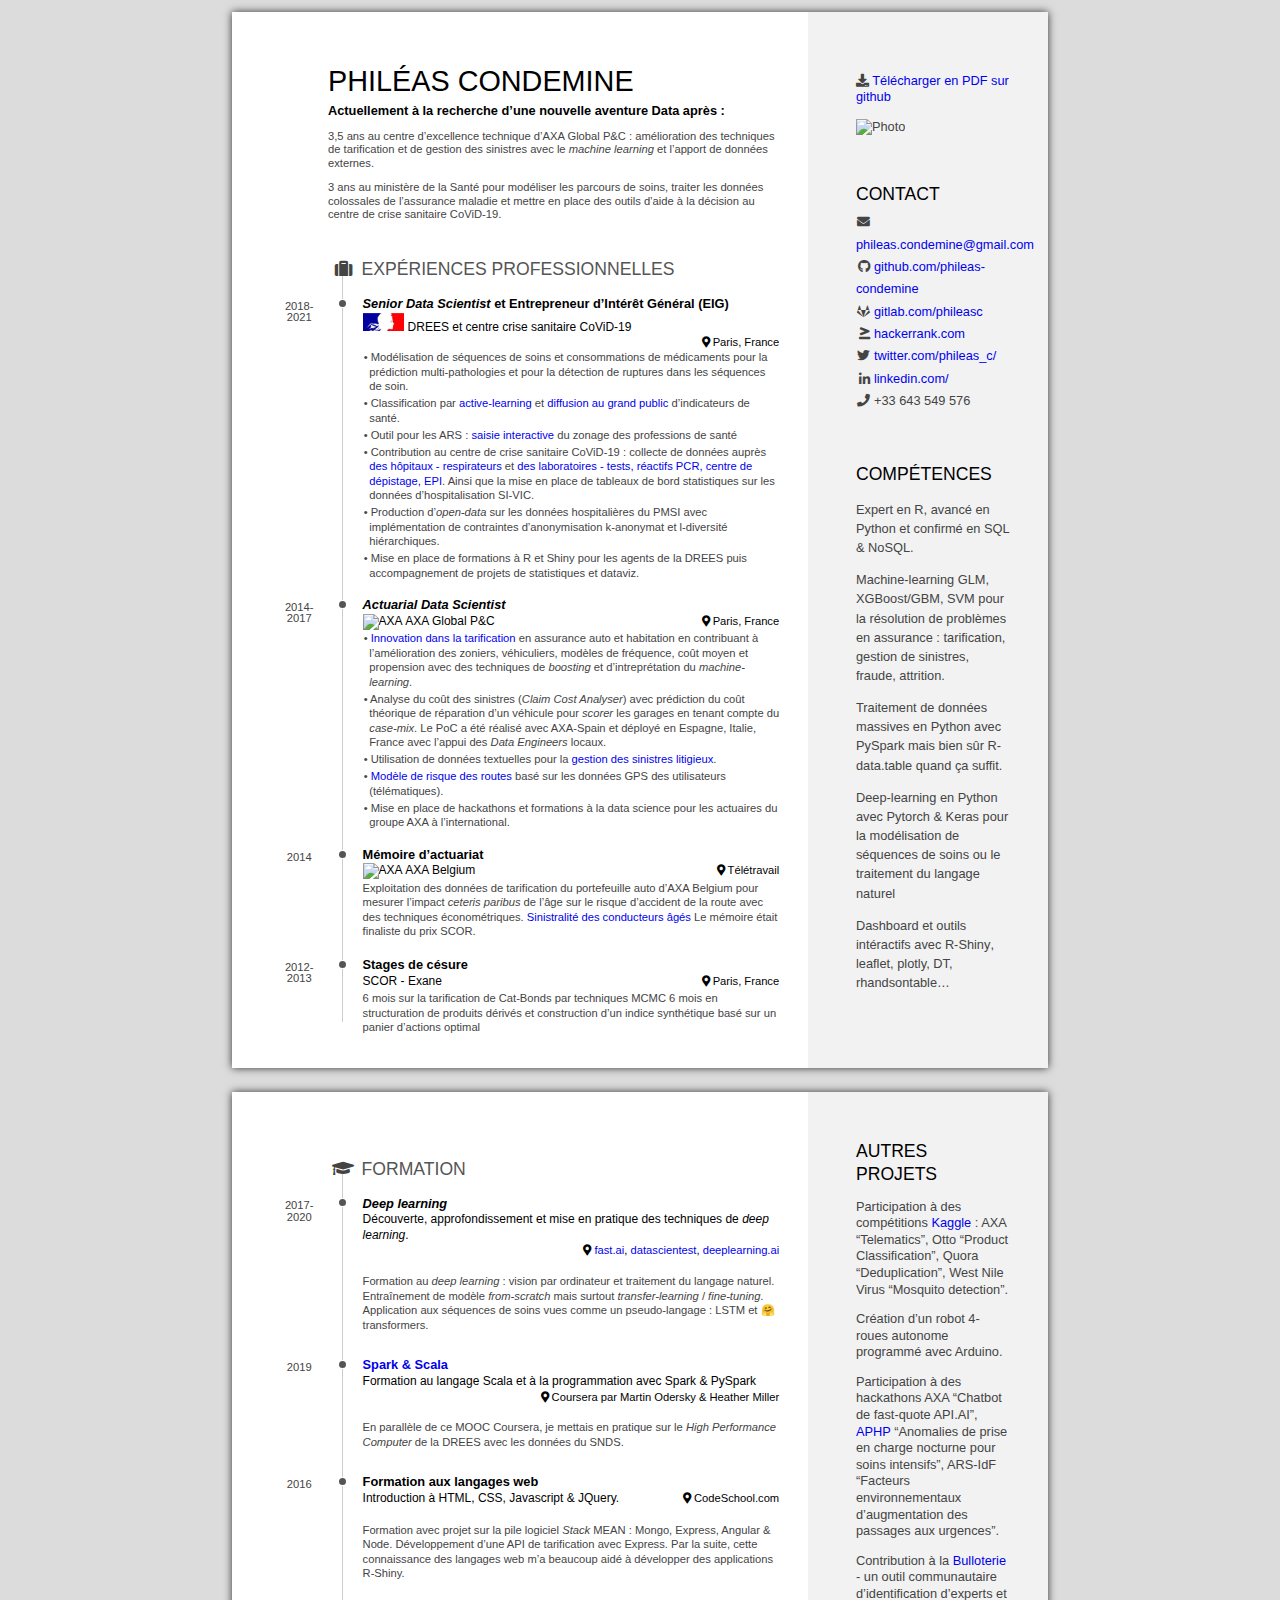
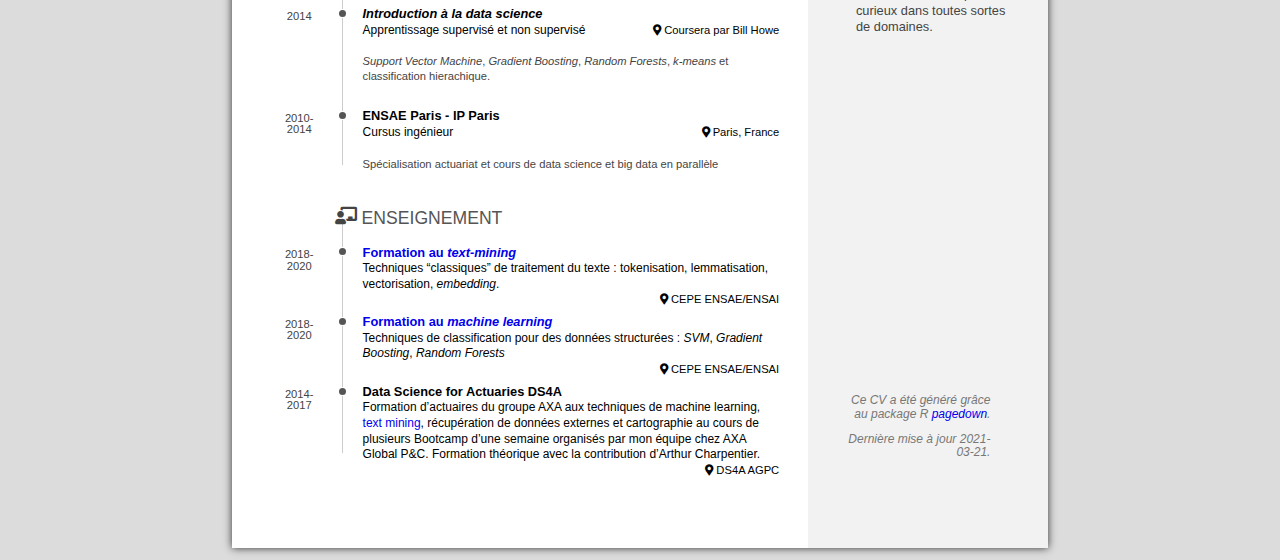
==== docs/docs/index.html @ 2b2904d9 "start from cv_FR" ====
<!DOCTYPE html>
<html xmlns="http://www.w3.org/1999/xhtml">
  <head>
    <meta charset="utf-8" />
    <meta http-equiv="Content-Type" content="text/html; charset=utf-8" />
    <meta name="generator" content="pandoc" />
    <meta name="viewport" content="width=device-width, initial-scale=1">

    <meta name="author" content="Phileas Condemine" />
    <meta name="date" content="2021-03-21" />
    <title>Philéas CONDEMINE</title>

    
        <script src="site_libs/header-attrs-2.6/header-attrs.js"></script>
        <link href="site_libs/font-awesome-5.1.0/css/all.css" rel="stylesheet" />
        <link href="site_libs/font-awesome-5.1.0/css/v4-shims.css" rel="stylesheet" />
        <link href="site_libs/paged-0.13/css/resume.css" rel="stylesheet" />
        <script src="site_libs/paged-0.13/js/config.js"></script>
        <script src="site_libs/paged-0.13/js/paged.js"></script>
        <script src="site_libs/paged-0.13/js/hooks.js"></script>
    
        <link rel="stylesheet" href="override.css" type="text/css" />
    
  </head>
  <body>

<div id="aside" class="section level1">
<h1>Aside</h1>
<p><i class="fa fa-download"></i> <a href="https://github.com/phileas-condemine/CV_FR_pagedown/raw/master/index.pdf">Télécharger en PDF sur github</a></p>
<p><img src="https://avatars.githubusercontent.com/u/24205662?s=460&amp;u=656ddfd4c840d9eb34e4aeb83baa24d0e0ba599f&amp;v=4" style="width:80.0%" alt="Photo" /></p>
<div id="contact" class="section level2">
<h2>Contact</h2>
<ul>
<li><i class="fa fa-envelope"></i> <a href="mailto:phileas.condemine@gmail.com" class="email">phileas.condemine@gmail.com</a></li>
<li><i class="fa fa-github"></i> <a href="https://github.com/phileas-condemine/">github.com/phileas-condemine</a></li>
<li><i class="fa fa-gitlab"></i> <a href="https://gitlab.com/phileasc">gitlab.com/phileasc</a></li>
<li><i class="fas fa-greater-than-equal"></i> <a href="https://www.hackerrank.com/phileas_condemi1">hackerrank.com</a></li>
<li><i class="fa fa-twitter"></i> <a href="https://twitter.com/phileas_c/">twitter.com/phileas_c/</a></li>
<li><i class="fa fa-linkedin"></i> <a href="https://www.linkedin.com/in/phil%C3%A9as-condemine-6a46025a/">linkedin.com/</a></li>
<li><i class="fa fa-phone"></i> +33 643 549 576</li>
</ul>
</div>
<div id="skills" class="section level2">
<h2>Compétences</h2>
<ul>
<li><p><strong>Expert en R</strong>, <strong>avancé en Python</strong> et <strong>confirmé en SQL &amp; NoSQL</strong>.</p></li>
<li><p>Machine-learning <strong>GLM, XGBoost/GBM, SVM</strong> pour la résolution de problèmes en assurance : tarification, gestion de sinistres, fraude, attrition.</p></li>
<li><p>Traitement de données massives en Python avec <strong>PySpark</strong> mais bien sûr <strong>R-data.table</strong> quand ça suffit.</p></li>
<li><p>Deep-learning en <strong>Python</strong> avec <strong>Pytorch &amp; Keras</strong> pour la modélisation de séquences de soins ou le traitement du langage naturel</p></li>
<li><p>Dashboard et outils intéractifs avec <strong>R-Shiny</strong>, leaflet, plotly, DT, rhandsontable…</p></li>
</ul>
</div>
</div>
<div id="main" class="section level1">
<h1>Main</h1>
<div id="title" class="section level2">
<h2>Philéas CONDEMINE</h2>
<div id="actuellement-à-la-recherche-dune-nouvelle-aventure-data-après" class="section level3">
<h3>Actuellement à la recherche d’une nouvelle aventure Data après :</h3>
<p>3,5 ans au centre d’excellence technique d’AXA Global P&amp;C : amélioration des techniques de <strong>tarification</strong> et de <strong>gestion des sinistres</strong> avec le <em>machine learning</em> et l’apport de données externes.</p>
<p>3 ans au ministère de la Santé pour modéliser les <strong>parcours de soins</strong>, traiter les données colossales de l’assurance maladie et mettre en place des outils d’aide à la décision au <strong>centre de crise sanitaire CoViD-19</strong>.</p>
</div>
</div>
<div id="expériences-professionnelles" class="section level2" data-icon="suitcase">
<h2>Expériences professionnelles</h2>
<div id="senior-data-scientist-et-entrepreneur-dintérêt-général-eig" class="section level3">
<h3><em>Senior Data Scientist</em> et Entrepreneur d’Intérêt Général (EIG)</h3>
<p><img src="img/marianne.jpg" style="width:10.0%" alt="Ministère de la Santé" /> DREES et centre crise sanitaire CoViD-19</p>
<p>Paris, France</p>
<p>2018-2021</p>
<ul>
<li><strong>Modélisation de séquences de soins</strong> et consommations de médicaments pour la prédiction multi-pathologies et pour la détection de ruptures dans les séquences de soin.</li>
<li>Classification par <a href="https://github.com/phileas-condemine/tuto_tagging_indicateurs"><strong>active-learning</strong></a> et <a href="https://drees.shinyapps.io/Cartographie_des_indicateurs"><strong>diffusion au grand public</strong></a> d’indicateurs de santé.</li>
<li>Outil pour les ARS : <a href="https://phileas-condemine.github.io/Zonage_ARS/"><strong>saisie interactive</strong></a> du zonage des professions de santé</li>
<li>Contribution au <strong>centre de crise sanitaire CoViD-19</strong> : collecte de données auprès <a href="https://respirateurs.fabrique.social.gouv.fr/">des hôpitaux - respirateurs</a> et <a href="https://laboratoires.fabrique.social.gouv.fr/">des laboratoires - tests, réactifs PCR, centre de dépistage, EPI</a>. Ainsi que la mise en place de tableaux de bord statistiques sur les données d’hospitalisation SI-VIC.</li>
<li>Production d’<em>open-data</em> sur les données hospitalières du PMSI avec implémentation de contraintes d’<strong>anonymisation</strong> k-anonymat et l-diversité hiérarchiques.</li>
<li>Mise en place de <strong>formations</strong> à <strong>R et Shiny</strong> pour les agents de la DREES puis accompagnement de projets de statistiques et dataviz.</li>
</ul>
</div>
<div id="actuarial-data-scientist" class="section level3">
<h3><em>Actuarial Data Scientist</em></h3>
<p><img src="https://www.axa.fr/content/dam/logo/logo-axa.svg" style="width:10.0%" alt="AXA" /> AXA Global P&amp;C</p>
<p>Paris, France</p>
<p>2014-2017</p>
<ul>
<li><a href="https://docs.google.com/presentation/d/1ObT00LWOOOI2PYufPMII10ciJOTKReESgegVQ-F4yno/edit?usp=sharing"><strong>Innovation dans la tarification</strong></a> en assurance auto et habitation en contribuant à l’amélioration des zoniers, véhiculiers, modèles de fréquence, coût moyen et propension avec des techniques de <em>boosting</em> et d’intreprétation du <em>machine-learning</em>.</li>
<li>Analyse du <strong>coût des sinistres</strong> (<em>Claim Cost Analyser</em>) avec prédiction du coût théorique de réparation d’un véhicule pour <em>scorer</em> les garages en tenant compte du <em>case-mix</em>. Le PoC a été réalisé avec AXA-Spain et déployé en Espagne, Italie, France avec l’appui des <em>Data Engineers</em> locaux.</li>
<li>Utilisation de données textuelles pour la <a href="https://github.com/phileas-condemine/bodily_injury_atp">gestion des sinistres litigieux</a>.</li>
<li><a href="http://www.ressources-actuarielles.net/C12574E200674F5B/0/AC55A21EEC4304E6C1257FB9001CA631">Modèle de risque des routes</a> basé sur les données GPS des utilisateurs (télématiques).</li>
<li>Mise en place de hackathons et formations à la data science pour les actuaires du groupe AXA à l’international.</li>
</ul>
</div>
<div id="mémoire-dactuariat" class="section level3">
<h3>Mémoire d’actuariat</h3>
<p><img src="https://www.axa.fr/content/dam/logo/logo-axa.svg" style="width:10.0%" alt="AXA" /> AXA Belgium</p>
<p>Télétravail</p>
<p>2014</p>
<p>Exploitation des données de tarification du portefeuille auto d’AXA Belgium pour mesurer l’impact <em>ceteris paribus</em> de l’âge sur le risque d’accident de la route avec des techniques économétriques.
<a href="http://www.ressources-actuarielles.net/C12574E200674F5B/0/A7CCC7ACB732ADB3C1257D8900418A17">Sinistralité des conducteurs âgés</a>
Le mémoire était finaliste du prix SCOR.</p>
</div>
<div id="stages-de-césure" class="section level3">
<h3>Stages de césure</h3>
<p>SCOR - Exane</p>
<p>Paris, France</p>
<p>2012-2013</p>
<p>6 mois sur la tarification de Cat-Bonds par techniques MCMC
6 mois en structuration de produits dérivés et construction d’un indice synthétique basé sur un panier d’actions optimal</p>
</div>
</div>
<div id="formation" class="section level2" data-icon="graduation-cap" data-concise="true">
<h2>Formation</h2>
<div id="deep-learning" class="section level3">
<h3><em>Deep learning</em></h3>
<p>Découverte, approfondissement et mise en pratique des techniques de <em>deep learning</em>.</p>
<p><a href="https://www.fast.ai/">fast.ai</a>, <a href="https://datascientest.com/">datascientest</a>, <a href="https://www.coursera.org/specializations/deep-learning">deeplearning.ai</a></p>
<p>2017-2020</p>
<p>Formation au <em>deep learning</em> : vision par ordinateur et traitement du langage naturel. Entraînement de modèle <em>from-scratch</em> mais surtout <em>transfer-learning</em> / <em>fine-tuning</em>. Application aux séquences de soins vues comme un pseudo-langage : LSTM et 🤗 transformers.</p>
</div>
<div id="spark-scala" class="section level3">
<h3><a href="https://fr.coursera.org/specializations/scala">Spark &amp; Scala</a></h3>
<p>Formation au langage Scala et à la programmation avec Spark &amp; PySpark</p>
<p>Coursera par Martin Odersky &amp; Heather Miller</p>
<p>2019</p>
<p>En parallèle de ce MOOC Coursera, je mettais en pratique sur le <em>High Performance Computer</em> de la DREES avec les données du SNDS.</p>
</div>
<div id="formation-aux-langages-web" class="section level3">
<h3>Formation aux langages web</h3>
<p>Introduction à HTML, CSS, Javascript &amp; JQuery.</p>
<p>CodeSchool.com</p>
<p>2016</p>
<p>Formation avec projet sur la pile logiciel <em>Stack</em> MEAN : Mongo, Express, Angular &amp; Node. Développement d’une API de tarification avec Express.
Par la suite, cette connaissance des langages web m’a beaucoup aidé à développer des applications R-Shiny.</p>
</div>
<div id="introduction-à-la-data-science" class="section level3">
<h3><em>Introduction à la data science</em></h3>
<p>Apprentissage supervisé et non supervisé</p>
<p>Coursera par Bill Howe</p>
<p>2014</p>
<p><em>Support Vector Machine</em>, <em>Gradient Boosting</em>, <em>Random Forests</em>, <em>k-means</em> et classification hierachique.</p>
</div>
<div id="ensae-paris---ip-paris" class="section level3">
<h3>ENSAE Paris - IP Paris</h3>
<p>Cursus ingénieur</p>
<p>Paris, France</p>
<p>2010-2014</p>
<p>Spécialisation actuariat et cours de <strong>data science</strong> et <strong>big data</strong> en parallèle</p>
</div>
</div>
<div id="enseignement" class="section level2" data-icon="chalkboard-teacher">
<h2>Enseignement</h2>
<div id="formation-au-text-mining" class="section level3">
<h3><a href="https://docs.google.com/presentation/d/1tXlSRL-lZW5L10xbssmzunB-EXl7tTaw9iy3RSscL-o/edit?usp=sharing">Formation au <em>text-mining</em></a></h3>
<p>Techniques “classiques” de traitement du texte : tokenisation, lemmatisation, vectorisation, <em>embedding</em>.</p>
<p>CEPE ENSAE/ENSAI</p>
<p>2018-2020</p>
</div>
<div id="formation-au-machine-learning" class="section level3">
<h3><a href="https://docs.google.com/presentation/d/11TAeSxZisurpEHFow9vyJxRz_QfZlE6UQKE5dIfu5QM/edit?usp=sharing">Formation au <em>machine learning</em></a></h3>
<p>Techniques de classification pour des données structurées : <em>SVM</em>, <em>Gradient Boosting</em>, <em>Random Forests</em></p>
<p>CEPE ENSAE/ENSAI</p>
<p>2018-2020</p>
</div>
<div id="data-science-for-actuaries-ds4a" class="section level3">
<h3>Data Science for Actuaries DS4A</h3>
<p>Formation d’actuaires du groupe AXA aux techniques de machine learning, <a href="https://github.com/phileas-condemine/text-mining">text mining</a>, récupération de données externes et cartographie au cours de plusieurs Bootcamp d’une semaine organisés par mon équipe chez AXA Global P&amp;C. Formation théorique avec la contribution d’Arthur Charpentier.</p>
<p>DS4A AGPC</p>
<p>2014-2017</p>
</div>
</div>
<div id="disclaimer" class="section level2 aside">
<h2>A propos de ce CV</h2>
<p>Ce CV a été généré grâce au package R <a href="https://github.com/rstudio/pagedown"><strong>pagedown</strong></a>.</p>
<p>Dernière mise à jour 2021-03-21.</p>
</div>
</div>
<div id="bside" class="section level1 aside extra-sidebar">
<h1>Bside</h1>
<div id="autres-projets" class="section level2">
<h2>Autres projets</h2>
<p>Participation à des compétitions <a href="https://www.kaggle.com/arifelk">Kaggle</a> : AXA “Telematics”, Otto “Product Classification”, Quora “Deduplication”, West Nile Virus “Mosquito detection”.</p>
<p>Création d’un robot 4-roues autonome programmé avec Arduino.</p>
<p>Participation à des hackathons AXA “Chatbot de fast-quote API.AI”, <a href="https://www.aphp.fr/contenu/dat-icu-un-datathon-organise-les-20-et-21-janvier-2018-pour-rapprocher-les-reanimateurs-et">APHP</a> “Anomalies de prise en charge nocturne pour soins intensifs”, ARS-IdF “Facteurs environnementaux d’augmentation des passages aux urgences”.</p>
<p>Contribution à la <a href="https://github.com/phileas-condemine/bulloterie">Bulloterie</a> - un outil communautaire d’identification d’experts et curieux dans toutes sortes de domaines.</p>
</div>
</div>

<script>
(function() {
  var i, s, j, el, els;
  var create_el = function(type, className, content, isHTML) {
    var el = document.createElement(type);
    if (className) el.className = className;
    if (content) {
      if (isHTML) {el.innerHTML = content;} else {el.innerText = content;}
    }
    return el;
  }

  // replace h2 title with h1
  var title = document.getElementById('title').querySelector('h2');
  title.parentNode.replaceChild(create_el('h1', false, title.innerHTML, true), title);

  // add the class .aside to #aside
  el = document.getElementById('aside');
  if (el) el.className += ' aside';

  // tweak class names of sections, and add icons
  els = document.getElementById('main').querySelectorAll('.level2');
  for (i = 0; i < els.length; i++) {
    el = els[i];
    if (i === 0 && el.id === 'title') continue;
    el.className += ' main-block';
    if (el.dataset['concise']) el.className += ' concise';
    // if there is no icon, add an icon:
    if (el.firstElementChild.firstChild && el.firstElementChild.firstChild.nodeName !== 'I') {
      s = el.dataset['icon'] || 'bookmark';
      el.firstElementChild.insertBefore(create_el('i', 'fa fa-' + s), el.firstElementChild.firstChild);
    }
  }

  // tweak class names of blocks in sections
  els = document.getElementById('main').querySelectorAll('.level3');
  for (i = 0; i < els.length; i++) {
    el = els[i];
    if (el.parentNode.id === 'title') continue;
    el.className += ' blocks';
    el.innerHTML = '<div class="date"></div>' + '<div class="decorator"></div>' +
      '<div class="details"><header></header><div></div></div>' + el.innerHTML;
    var ps = el.querySelectorAll('p');
    // move the date paragraph to the date div
    if (ps.length >= 3) {
      s = ps[2].innerText;
      s = s === 'N/A' ? [] : s.split(' - ');
      el.removeChild(ps[2]);
      for (j = 0; j < s.length && j < 2; j++) {
        el.children[0].appendChild(create_el('span', false, s[j]))
      }
    }
    // move title, description, location to the details div
    (function(h) {
      h.appendChild(el.children[3]);
      var p = el.children[3];  // description
      if (p.innerText !== 'N/A') {
        h.appendChild(create_el('span', 'place', p.innerHTML, true));
      }
      el.removeChild(p);
      p = el.children[3];  // location
      if (p.innerText !== 'N/A') {
        s = create_el('span', 'location', p.innerHTML, true);
        s.innerHTML = '<i class="fa fa-map-marker-alt"></i> ' + s.innerHTML;
        h.appendChild(s);
      }
      el.removeChild(p);
    })(el.children[2].firstElementChild);
    // move the rest of content in a block into the last div of the details div
    s = el.children[2];
    while (j = s.nextSibling) {
      if (j.className === 'aside') { s = j; continue; }
      el.children[2].lastElementChild.append(j);
    }
  }
})();
</script>


  </body>
</html>
---- docs/docs/site_libs/font-awesome-5.1.0/css/all.css ----
/*!
 * Font Awesome Free 5.1.0 by @fontawesome - https://fontawesome.com
 * License - https://fontawesome.com/license (Icons: CC BY 4.0, Fonts: SIL OFL 1.1, Code: MIT License)
 */
.fa,.fab,.fal,.far,.fas{-moz-osx-font-smoothing:grayscale;-webkit-font-smoothing:antialiased;display:inline-block;font-style:normal;font-variant:normal;text-rendering:auto;line-height:1}.fa-lg{font-size:1.33333em;line-height:.75em;vertical-align:-.0667em}.fa-xs{font-size:.75em}.fa-sm{font-size:.875em}.fa-1x{font-size:1em}.fa-2x{font-size:2em}.fa-3x{font-size:3em}.fa-4x{font-size:4em}.fa-5x{font-size:5em}.fa-6x{font-size:6em}.fa-7x{font-size:7em}.fa-8x{font-size:8em}.fa-9x{font-size:9em}.fa-10x{font-size:10em}.fa-fw{text-align:center;width:1.25em}.fa-ul{list-style-type:none;margin-left:2.5em;padding-left:0}.fa-ul>li{position:relative}.fa-li{left:-2em;position:absolute;text-align:center;width:2em;line-height:inherit}.fa-border{border:.08em solid #eee;border-radius:.1em;padding:.2em .25em .15em}.fa-pull-left{float:left}.fa-pull-right{float:right}.fa.fa-pull-left,.fab.fa-pull-left,.fal.fa-pull-left,.far.fa-pull-left,.fas.fa-pull-left{margin-right:.3em}.fa.fa-pull-right,.fab.fa-pull-right,.fal.fa-pull-right,.far.fa-pull-right,.fas.fa-pull-right{margin-left:.3em}.fa-spin{animation:a 2s infinite linear}.fa-pulse{animation:a 1s infinite steps(8)}@keyframes a{0%{transform:rotate(0deg)}to{transform:rotate(1turn)}}.fa-rotate-90{-ms-filter:"progid:DXImageTransform.Microsoft.BasicImage(rotation=1)";transform:rotate(90deg)}.fa-rotate-180{-ms-filter:"progid:DXImageTransform.Microsoft.BasicImage(rotation=2)";transform:rotate(180deg)}.fa-rotate-270{-ms-filter:"progid:DXImageTransform.Microsoft.BasicImage(rotation=3)";transform:rotate(270deg)}.fa-flip-horizontal{-ms-filter:"progid:DXImageTransform.Microsoft.BasicImage(rotation=0, mirror=1)";transform:scaleX(-1)}.fa-flip-vertical{transform:scaleY(-1)}.fa-flip-horizontal.fa-flip-vertical,.fa-flip-vertical{-ms-filter:"progid:DXImageTransform.Microsoft.BasicImage(rotation=2, mirror=1)"}.fa-flip-horizontal.fa-flip-vertical{transform:scale(-1)}:root .fa-flip-horizontal,:root .fa-flip-vertical,:root .fa-rotate-90,:root .fa-rotate-180,:root .fa-rotate-270{-webkit-filter:none;filter:none}.fa-stack{display:inline-block;height:2em;line-height:2em;position:relative;vertical-align:middle;width:2em}.fa-stack-1x,.fa-stack-2x{left:0;position:absolute;text-align:center;width:100%}.fa-stack-1x{line-height:inherit}.fa-stack-2x{font-size:2em}.fa-inverse{color:#fff}.fa-500px:before{content:"\f26e"}.fa-accessible-icon:before{content:"\f368"}.fa-accusoft:before{content:"\f369"}.fa-address-book:before{content:"\f2b9"}.fa-address-card:before{content:"\f2bb"}.fa-adjust:before{content:"\f042"}.fa-adn:before{content:"\f170"}.fa-adversal:before{content:"\f36a"}.fa-affiliatetheme:before{content:"\f36b"}.fa-algolia:before{content:"\f36c"}.fa-align-center:before{content:"\f037"}.fa-align-justify:before{content:"\f039"}.fa-align-left:before{content:"\f036"}.fa-align-right:before{content:"\f038"}.fa-allergies:before{content:"\f461"}.fa-amazon:before{content:"\f270"}.fa-amazon-pay:before{content:"\f42c"}.fa-ambulance:before{content:"\f0f9"}.fa-american-sign-language-interpreting:before{content:"\f2a3"}.fa-amilia:before{content:"\f36d"}.fa-anchor:before{content:"\f13d"}.fa-android:before{content:"\f17b"}.fa-angellist:before{content:"\f209"}.fa-angle-double-down:before{content:"\f103"}.fa-angle-double-left:before{content:"\f100"}.fa-angle-double-right:before{content:"\f101"}.fa-angle-double-up:before{content:"\f102"}.fa-angle-down:before{content:"\f107"}.fa-angle-left:before{content:"\f104"}.fa-angle-right:before{content:"\f105"}.fa-angle-up:before{content:"\f106"}.fa-angry:before{content:"\f556"}.fa-angrycreative:before{content:"\f36e"}.fa-angular:before{content:"\f420"}.fa-app-store:before{content:"\f36f"}.fa-app-store-ios:before{content:"\f370"}.fa-apper:before{content:"\f371"}.fa-apple:before{content:"\f179"}.fa-apple-pay:before{content:"\f415"}.fa-archive:before{content:"\f187"}.fa-archway:before{content:"\f557"}.fa-arrow-alt-circle-down:before{content:"\f358"}.fa-arrow-alt-circle-left:before{content:"\f359"}.fa-arrow-alt-circle-right:before{content:"\f35a"}.fa-arrow-alt-circle-up:before{content:"\f35b"}.fa-arrow-circle-down:before{content:"\f0ab"}.fa-arrow-circle-left:before{content:"\f0a8"}.fa-arrow-circle-right:before{content:"\f0a9"}.fa-arrow-circle-up:before{content:"\f0aa"}.fa-arrow-down:before{content:"\f063"}.fa-arrow-left:before{content:"\f060"}.fa-arrow-right:before{content:"\f061"}.fa-arrow-up:before{content:"\f062"}.fa-arrows-alt:before{content:"\f0b2"}.fa-arrows-alt-h:before{content:"\f337"}.fa-arrows-alt-v:before{content:"\f338"}.fa-assistive-listening-systems:before{content:"\f2a2"}.fa-asterisk:before{content:"\f069"}.fa-asymmetrik:before{content:"\f372"}.fa-at:before{content:"\f1fa"}.fa-atlas:before{content:"\f558"}.fa-audible:before{content:"\f373"}.fa-audio-description:before{content:"\f29e"}.fa-autoprefixer:before{content:"\f41c"}.fa-avianex:before{content:"\f374"}.fa-aviato:before{content:"\f421"}.fa-award:before{content:"\f559"}.fa-aws:before{content:"\f375"}.fa-backspace:before{content:"\f55a"}.fa-backward:before{content:"\f04a"}.fa-balance-scale:before{content:"\f24e"}.fa-ban:before{content:"\f05e"}.fa-band-aid:before{content:"\f462"}.fa-bandcamp:before{content:"\f2d5"}.fa-barcode:before{content:"\f02a"}.fa-bars:before{content:"\f0c9"}.fa-baseball-ball:before{content:"\f433"}.fa-basketball-ball:before{content:"\f434"}.fa-bath:before{content:"\f2cd"}.fa-battery-empty:before{content:"\f244"}.fa-battery-full:before{content:"\f240"}.fa-battery-half:before{content:"\f242"}.fa-battery-quarter:before{content:"\f243"}.fa-battery-three-quarters:before{content:"\f241"}.fa-bed:before{content:"\f236"}.fa-beer:before{content:"\f0fc"}.fa-behance:before{content:"\f1b4"}.fa-behance-square:before{content:"\f1b5"}.fa-bell:before{content:"\f0f3"}.fa-bell-slash:before{content:"\f1f6"}.fa-bezier-curve:before{content:"\f55b"}.fa-bicycle:before{content:"\f206"}.fa-bimobject:before{content:"\f378"}.fa-binoculars:before{content:"\f1e5"}.fa-birthday-cake:before{content:"\f1fd"}.fa-bitbucket:before{content:"\f171"}.fa-bitcoin:before{content:"\f379"}.fa-bity:before{content:"\f37a"}.fa-black-tie:before{content:"\f27e"}.fa-blackberry:before{content:"\f37b"}.fa-blender:before{content:"\f517"}.fa-blind:before{content:"\f29d"}.fa-blogger:before{content:"\f37c"}.fa-blogger-b:before{content:"\f37d"}.fa-bluetooth:before{content:"\f293"}.fa-bluetooth-b:before{content:"\f294"}.fa-bold:before{content:"\f032"}.fa-bolt:before{content:"\f0e7"}.fa-bomb:before{content:"\f1e2"}.fa-bong:before{content:"\f55c"}.fa-book:before{content:"\f02d"}.fa-book-open:before{content:"\f518"}.fa-bookmark:before{content:"\f02e"}.fa-bowling-ball:before{content:"\f436"}.fa-box:before{content:"\f466"}.fa-box-open:before{content:"\f49e"}.fa-boxes:before{content:"\f468"}.fa-braille:before{content:"\f2a1"}.fa-briefcase:before{content:"\f0b1"}.fa-briefcase-medical:before{content:"\f469"}.fa-broadcast-tower:before{content:"\f519"}.fa-broom:before{content:"\f51a"}.fa-brush:before{content:"\f55d"}.fa-btc:before{content:"\f15a"}.fa-bug:before{content:"\f188"}.fa-building:before{content:"\f1ad"}.fa-bullhorn:before{content:"\f0a1"}.fa-bullseye:before{content:"\f140"}.fa-burn:before{content:"\f46a"}.fa-buromobelexperte:before{content:"\f37f"}.fa-bus:before{content:"\f207"}.fa-bus-alt:before{content:"\f55e"}.fa-buysellads:before{content:"\f20d"}.fa-calculator:before{content:"\f1ec"}.fa-calendar:before{content:"\f133"}.fa-calendar-alt:before{content:"\f073"}.fa-calendar-check:before{content:"\f274"}.fa-calendar-minus:before{content:"\f272"}.fa-calendar-plus:before{content:"\f271"}.fa-calendar-times:before{content:"\f273"}.fa-camera:before{content:"\f030"}.fa-camera-retro:before{content:"\f083"}.fa-cannabis:before{content:"\f55f"}.fa-capsules:before{content:"\f46b"}.fa-car:before{content:"\f1b9"}.fa-caret-down:before{content:"\f0d7"}.fa-caret-left:before{content:"\f0d9"}.fa-caret-right:before{content:"\f0da"}.fa-caret-square-down:before{content:"\f150"}.fa-caret-square-left:before{content:"\f191"}.fa-caret-square-right:before{content:"\f152"}.fa-caret-square-up:before{content:"\f151"}.fa-caret-up:before{content:"\f0d8"}.fa-cart-arrow-down:before{content:"\f218"}.fa-cart-plus:before{content:"\f217"}.fa-cc-amazon-pay:before{content:"\f42d"}.fa-cc-amex:before{content:"\f1f3"}.fa-cc-apple-pay:before{content:"\f416"}.fa-cc-diners-club:before{content:"\f24c"}.fa-cc-discover:before{content:"\f1f2"}.fa-cc-jcb:before{content:"\f24b"}.fa-cc-mastercard:before{content:"\f1f1"}.fa-cc-paypal:before{content:"\f1f4"}.fa-cc-stripe:before{content:"\f1f5"}.fa-cc-visa:before{content:"\f1f0"}.fa-centercode:before{content:"\f380"}.fa-certificate:before{content:"\f0a3"}.fa-chalkboard:before{content:"\f51b"}.fa-chalkboard-teacher:before{content:"\f51c"}.fa-chart-area:before{content:"\f1fe"}.fa-chart-bar:before{content:"\f080"}.fa-chart-line:before{content:"\f201"}.fa-chart-pie:before{content:"\f200"}.fa-check:before{content:"\f00c"}.fa-check-circle:before{content:"\f058"}.fa-check-double:before{content:"\f560"}.fa-check-square:before{content:"\f14a"}.fa-chess:before{content:"\f439"}.fa-chess-bishop:before{content:"\f43a"}.fa-chess-board:before{content:"\f43c"}.fa-chess-king:before{content:"\f43f"}.fa-chess-knight:before{content:"\f441"}.fa-chess-pawn:before{content:"\f443"}.fa-chess-queen:before{content:"\f445"}.fa-chess-rook:before{content:"\f447"}.fa-chevron-circle-down:before{content:"\f13a"}.fa-chevron-circle-left:before{content:"\f137"}.fa-chevron-circle-right:before{content:"\f138"}.fa-chevron-circle-up:before{content:"\f139"}.fa-chevron-down:before{content:"\f078"}.fa-chevron-left:before{content:"\f053"}.fa-chevron-right:before{content:"\f054"}.fa-chevron-up:before{content:"\f077"}.fa-child:before{content:"\f1ae"}.fa-chrome:before{content:"\f268"}.fa-church:before{content:"\f51d"}.fa-circle:before{content:"\f111"}.fa-circle-notch:before{content:"\f1ce"}.fa-clipboard:before{content:"\f328"}.fa-clipboard-check:before{content:"\f46c"}.fa-clipboard-list:before{content:"\f46d"}.fa-clock:before{content:"\f017"}.fa-clone:before{content:"\f24d"}.fa-closed-captioning:before{content:"\f20a"}.fa-cloud:before{content:"\f0c2"}.fa-cloud-download-alt:before{content:"\f381"}.fa-cloud-upload-alt:before{content:"\f382"}.fa-cloudscale:before{content:"\f383"}.fa-cloudsmith:before{content:"\f384"}.fa-cloudversify:before{content:"\f385"}.fa-cocktail:before{content:"\f561"}.fa-code:before{content:"\f121"}.fa-code-branch:before{content:"\f126"}.fa-codepen:before{content:"\f1cb"}.fa-codiepie:before{content:"\f284"}.fa-coffee:before{content:"\f0f4"}.fa-cog:before{content:"\f013"}.fa-cogs:before{content:"\f085"}.fa-coins:before{content:"\f51e"}.fa-columns:before{content:"\f0db"}.fa-comment:before{content:"\f075"}.fa-comment-alt:before{content:"\f27a"}.fa-comment-dots:before{content:"\f4ad"}.fa-comment-slash:before{content:"\f4b3"}.fa-comments:before{content:"\f086"}.fa-compact-disc:before{content:"\f51f"}.fa-compass:before{content:"\f14e"}.fa-compress:before{content:"\f066"}.fa-concierge-bell:before{content:"\f562"}.fa-connectdevelop:before{content:"\f20e"}.fa-contao:before{content:"\f26d"}.fa-cookie:before{content:"\f563"}.fa-cookie-bite:before{content:"\f564"}.fa-copy:before{content:"\f0c5"}.fa-copyright:before{content:"\f1f9"}.fa-couch:before{content:"\f4b8"}.fa-cpanel:before{content:"\f388"}.fa-creative-commons:before{content:"\f25e"}.fa-creative-commons-by:before{content:"\f4e7"}.fa-creative-commons-nc:before{content:"\f4e8"}.fa-creative-commons-nc-eu:before{content:"\f4e9"}.fa-creative-commons-nc-jp:before{content:"\f4ea"}.fa-creative-commons-nd:before{content:"\f4eb"}.fa-creative-commons-pd:before{content:"\f4ec"}.fa-creative-commons-pd-alt:before{content:"\f4ed"}.fa-creative-commons-remix:before{content:"\f4ee"}.fa-creative-commons-sa:before{content:"\f4ef"}.fa-creative-commons-sampling:before{content:"\f4f0"}.fa-creative-commons-sampling-plus:before{content:"\f4f1"}.fa-creative-commons-share:before{content:"\f4f2"}.fa-credit-card:before{content:"\f09d"}.fa-crop:before{content:"\f125"}.fa-crop-alt:before{content:"\f565"}.fa-crosshairs:before{content:"\f05b"}.fa-crow:before{content:"\f520"}.fa-crown:before{content:"\f521"}.fa-css3:before{content:"\f13c"}.fa-css3-alt:before{content:"\f38b"}.fa-cube:before{content:"\f1b2"}.fa-cubes:before{content:"\f1b3"}.fa-cut:before{content:"\f0c4"}.fa-cuttlefish:before{content:"\f38c"}.fa-d-and-d:before{content:"\f38d"}.fa-dashcube:before{content:"\f210"}.fa-database:before{content:"\f1c0"}.fa-deaf:before{content:"\f2a4"}.fa-delicious:before{content:"\f1a5"}.fa-deploydog:before{content:"\f38e"}.fa-deskpro:before{content:"\f38f"}.fa-desktop:before{content:"\f108"}.fa-deviantart:before{content:"\f1bd"}.fa-diagnoses:before{content:"\f470"}.fa-dice:before{content:"\f522"}.fa-dice-five:before{content:"\f523"}.fa-dice-four:before{content:"\f524"}.fa-dice-one:before{content:"\f525"}.fa-dice-six:before{content:"\f526"}.fa-dice-three:before{content:"\f527"}.fa-dice-two:before{content:"\f528"}.fa-digg:before{content:"\f1a6"}.fa-digital-ocean:before{content:"\f391"}.fa-digital-tachograph:before{content:"\f566"}.fa-discord:before{content:"\f392"}.fa-discourse:before{content:"\f393"}.fa-divide:before{content:"\f529"}.fa-dizzy:before{content:"\f567"}.fa-dna:before{content:"\f471"}.fa-dochub:before{content:"\f394"}.fa-docker:before{content:"\f395"}.fa-dollar-sign:before{content:"\f155"}.fa-dolly:before{content:"\f472"}.fa-dolly-flatbed:before{content:"\f474"}.fa-donate:before{content:"\f4b9"}.fa-door-closed:before{content:"\f52a"}.fa-door-open:before{content:"\f52b"}.fa-dot-circle:before{content:"\f192"}.fa-dove:before{content:"\f4ba"}.fa-download:before{content:"\f019"}.fa-draft2digital:before{content:"\f396"}.fa-drafting-compass:before{content:"\f568"}.fa-dribbble:before{content:"\f17d"}.fa-dribbble-square:before{content:"\f397"}.fa-dropbox:before{content:"\f16b"}.fa-drum:before{content:"\f569"}.fa-drum-steelpan:before{content:"\f56a"}.fa-drupal:before{content:"\f1a9"}.fa-dumbbell:before{content:"\f44b"}.fa-dyalog:before{content:"\f399"}.fa-earlybirds:before{content:"\f39a"}.fa-ebay:before{content:"\f4f4"}.fa-edge:before{content:"\f282"}.fa-edit:before{content:"\f044"}.fa-eject:before{content:"\f052"}.fa-elementor:before{content:"\f430"}.fa-ellipsis-h:before{content:"\f141"}.fa-ellipsis-v:before{content:"\f142"}.fa-ember:before{content:"\f423"}.fa-empire:before{content:"\f1d1"}.fa-envelope:before{content:"\f0e0"}.fa-envelope-open:before{content:"\f2b6"}.fa-envelope-square:before{content:"\f199"}.fa-envira:before{content:"\f299"}.fa-equals:before{content:"\f52c"}.fa-eraser:before{content:"\f12d"}.fa-erlang:before{content:"\f39d"}.fa-ethereum:before{content:"\f42e"}.fa-etsy:before{content:"\f2d7"}.fa-euro-sign:before{content:"\f153"}.fa-exchange-alt:before{content:"\f362"}.fa-exclamation:before{content:"\f12a"}.fa-exclamation-circle:before{content:"\f06a"}.fa-exclamation-triangle:before{content:"\f071"}.fa-expand:before{content:"\f065"}.fa-expand-arrows-alt:before{content:"\f31e"}.fa-expeditedssl:before{content:"\f23e"}.fa-external-link-alt:before{content:"\f35d"}.fa-external-link-square-alt:before{content:"\f360"}.fa-eye:before{content:"\f06e"}.fa-eye-dropper:before{content:"\f1fb"}.fa-eye-slash:before{content:"\f070"}.fa-facebook:before{content:"\f09a"}.fa-facebook-f:before{content:"\f39e"}.fa-facebook-messenger:before{content:"\f39f"}.fa-facebook-square:before{content:"\f082"}.fa-fast-backward:before{content:"\f049"}.fa-fast-forward:before{content:"\f050"}.fa-fax:before{content:"\f1ac"}.fa-feather:before{content:"\f52d"}.fa-feather-alt:before{content:"\f56b"}.fa-female:before{content:"\f182"}.fa-fighter-jet:before{content:"\f0fb"}.fa-file:before{content:"\f15b"}.fa-file-alt:before{content:"\f15c"}.fa-file-archive:before{content:"\f1c6"}.fa-file-audio:before{content:"\f1c7"}.fa-file-code:before{content:"\f1c9"}.fa-file-contract:before{content:"\f56c"}.fa-file-download:before{content:"\f56d"}.fa-file-excel:before{content:"\f1c3"}.fa-file-export:before{content:"\f56e"}.fa-file-image:before{content:"\f1c5"}.fa-file-import:before{content:"\f56f"}.fa-file-invoice:before{content:"\f570"}.fa-file-invoice-dollar:before{content:"\f571"}.fa-file-medical:before{content:"\f477"}.fa-file-medical-alt:before{content:"\f478"}.fa-file-pdf:before{content:"\f1c1"}.fa-file-powerpoint:before{content:"\f1c4"}.fa-file-prescription:before{content:"\f572"}.fa-file-signature:before{content:"\f573"}.fa-file-upload:before{content:"\f574"}.fa-file-video:before{content:"\f1c8"}.fa-file-word:before{content:"\f1c2"}.fa-fill:before{content:"\f575"}.fa-fill-drip:before{content:"\f576"}.fa-film:before{content:"\f008"}.fa-filter:before{content:"\f0b0"}.fa-fingerprint:before{content:"\f577"}.fa-fire:before{content:"\f06d"}.fa-fire-extinguisher:before{content:"\f134"}.fa-firefox:before{content:"\f269"}.fa-first-aid:before{content:"\f479"}.fa-first-order:before{content:"\f2b0"}.fa-first-order-alt:before{content:"\f50a"}.fa-firstdraft:before{content:"\f3a1"}.fa-fish:before{content:"\f578"}.fa-flag:before{content:"\f024"}.fa-flag-checkered:before{content:"\f11e"}.fa-flask:before{content:"\f0c3"}.fa-flickr:before{content:"\f16e"}.fa-flipboard:before{content:"\f44d"}.fa-flushed:before{content:"\f579"}.fa-fly:before{content:"\f417"}.fa-folder:before{content:"\f07b"}.fa-folder-open:before{content:"\f07c"}.fa-font:before{content:"\f031"}.fa-font-awesome:before{content:"\f2b4"}.fa-font-awesome-alt:before{content:"\f35c"}.fa-font-awesome-flag:before{content:"\f425"}.fa-font-awesome-logo-full:before{content:"\f4e6"}.fa-fonticons:before{content:"\f280"}.fa-fonticons-fi:before{content:"\f3a2"}.fa-football-ball:before{content:"\f44e"}.fa-fort-awesome:before{content:"\f286"}.fa-fort-awesome-alt:before{content:"\f3a3"}.fa-forumbee:before{content:"\f211"}.fa-forward:before{content:"\f04e"}.fa-foursquare:before{content:"\f180"}.fa-free-code-camp:before{content:"\f2c5"}.fa-freebsd:before{content:"\f3a4"}.fa-frog:before{content:"\f52e"}.fa-frown:before{content:"\f119"}.fa-frown-open:before{content:"\f57a"}.fa-fulcrum:before{content:"\f50b"}.fa-futbol:before{content:"\f1e3"}.fa-galactic-republic:before{content:"\f50c"}.fa-galactic-senate:before{content:"\f50d"}.fa-gamepad:before{content:"\f11b"}.fa-gas-pump:before{content:"\f52f"}.fa-gavel:before{content:"\f0e3"}.fa-gem:before{content:"\f3a5"}.fa-genderless:before{content:"\f22d"}.fa-get-pocket:before{content:"\f265"}.fa-gg:before{content:"\f260"}.fa-gg-circle:before{content:"\f261"}.fa-gift:before{content:"\f06b"}.fa-git:before{content:"\f1d3"}.fa-git-square:before{content:"\f1d2"}.fa-github:before{content:"\f09b"}.fa-github-alt:before{content:"\f113"}.fa-github-square:before{content:"\f092"}.fa-gitkraken:before{content:"\f3a6"}.fa-gitlab:before{content:"\f296"}.fa-gitter:before{content:"\f426"}.fa-glass-martini:before{content:"\f000"}.fa-glass-martini-alt:before{content:"\f57b"}.fa-glasses:before{content:"\f530"}.fa-glide:before{content:"\f2a5"}.fa-glide-g:before{content:"\f2a6"}.fa-globe:before{content:"\f0ac"}.fa-globe-africa:before{content:"\f57c"}.fa-globe-americas:before{content:"\f57d"}.fa-globe-asia:before{content:"\f57e"}.fa-gofore:before{content:"\f3a7"}.fa-golf-ball:before{content:"\f450"}.fa-goodreads:before{content:"\f3a8"}.fa-goodreads-g:before{content:"\f3a9"}.fa-google:before{content:"\f1a0"}.fa-google-drive:before{content:"\f3aa"}.fa-google-play:before{content:"\f3ab"}.fa-google-plus:before{content:"\f2b3"}.fa-google-plus-g:before{content:"\f0d5"}.fa-google-plus-square:before{content:"\f0d4"}.fa-google-wallet:before{content:"\f1ee"}.fa-graduation-cap:before{content:"\f19d"}.fa-gratipay:before{content:"\f184"}.fa-grav:before{content:"\f2d6"}.fa-greater-than:before{content:"\f531"}.fa-greater-than-equal:before{content:"\f532"}.fa-grimace:before{content:"\f57f"}.fa-grin:before{content:"\f580"}.fa-grin-alt:before{content:"\f581"}.fa-grin-beam:before{content:"\f582"}.fa-grin-beam-sweat:before{content:"\f583"}.fa-grin-hearts:before{content:"\f584"}.fa-grin-squint:before{content:"\f585"}.fa-grin-squint-tears:before{content:"\f586"}.fa-grin-stars:before{content:"\f587"}.fa-grin-tears:before{content:"\f588"}.fa-grin-tongue:before{content:"\f589"}.fa-grin-tongue-squint:before{content:"\f58a"}.fa-grin-tongue-wink:before{content:"\f58b"}.fa-grin-wink:before{content:"\f58c"}.fa-grip-horizontal:before{content:"\f58d"}.fa-grip-vertical:before{content:"\f58e"}.fa-gripfire:before{content:"\f3ac"}.fa-grunt:before{content:"\f3ad"}.fa-gulp:before{content:"\f3ae"}.fa-h-square:before{content:"\f0fd"}.fa-hacker-news:before{content:"\f1d4"}.fa-hacker-news-square:before{content:"\f3af"}.fa-hand-holding:before{content:"\f4bd"}.fa-hand-holding-heart:before{content:"\f4be"}.fa-hand-holding-usd:before{content:"\f4c0"}.fa-hand-lizard:before{content:"\f258"}.fa-hand-paper:before{content:"\f256"}.fa-hand-peace:before{content:"\f25b"}.fa-hand-point-down:before{content:"\f0a7"}.fa-hand-point-left:before{content:"\f0a5"}.fa-hand-point-right:before{content:"\f0a4"}.fa-hand-point-up:before{content:"\f0a6"}.fa-hand-pointer:before{content:"\f25a"}.fa-hand-rock:before{content:"\f255"}.fa-hand-scissors:before{content:"\f257"}.fa-hand-spock:before{content:"\f259"}.fa-hands:before{content:"\f4c2"}.fa-hands-helping:before{content:"\f4c4"}.fa-handshake:before{content:"\f2b5"}.fa-hashtag:before{content:"\f292"}.fa-hdd:before{content:"\f0a0"}.fa-heading:before{content:"\f1dc"}.fa-headphones:before{content:"\f025"}.fa-headphones-alt:before{content:"\f58f"}.fa-headset:before{content:"\f590"}.fa-heart:before{content:"\f004"}.fa-heartbeat:before{content:"\f21e"}.fa-helicopter:before{content:"\f533"}.fa-highlighter:before{content:"\f591"}.fa-hips:before{content:"\f452"}.fa-hire-a-helper:before{content:"\f3b0"}.fa-history:before{content:"\f1da"}.fa-hockey-puck:before{content:"\f453"}.fa-home:before{content:"\f015"}.fa-hooli:before{content:"\f427"}.fa-hornbill:before{content:"\f592"}.fa-hospital:before{content:"\f0f8"}.fa-hospital-alt:before{content:"\f47d"}.fa-hospital-symbol:before{content:"\f47e"}.fa-hot-tub:before{content:"\f593"}.fa-hotel:before{content:"\f594"}.fa-hotjar:before{content:"\f3b1"}.fa-hourglass:before{content:"\f254"}.fa-hourglass-end:before{content:"\f253"}.fa-hourglass-half:before{content:"\f252"}.fa-hourglass-start:before{content:"\f251"}.fa-houzz:before{content:"\f27c"}.fa-html5:before{content:"\f13b"}.fa-hubspot:before{content:"\f3b2"}.fa-i-cursor:before{content:"\f246"}.fa-id-badge:before{content:"\f2c1"}.fa-id-card:before{content:"\f2c2"}.fa-id-card-alt:before{content:"\f47f"}.fa-image:before{content:"\f03e"}.fa-images:before{content:"\f302"}.fa-imdb:before{content:"\f2d8"}.fa-inbox:before{content:"\f01c"}.fa-indent:before{content:"\f03c"}.fa-industry:before{content:"\f275"}.fa-infinity:before{content:"\f534"}.fa-info:before{content:"\f129"}.fa-info-circle:before{content:"\f05a"}.fa-instagram:before{content:"\f16d"}.fa-internet-explorer:before{content:"\f26b"}.fa-ioxhost:before{content:"\f208"}.fa-italic:before{content:"\f033"}.fa-itunes:before{content:"\f3b4"}.fa-itunes-note:before{content:"\f3b5"}.fa-java:before{content:"\f4e4"}.fa-jedi-order:before{content:"\f50e"}.fa-jenkins:before{content:"\f3b6"}.fa-joget:before{content:"\f3b7"}.fa-joint:before{content:"\f595"}.fa-joomla:before{content:"\f1aa"}.fa-js:before{content:"\f3b8"}.fa-js-square:before{content:"\f3b9"}.fa-jsfiddle:before{content:"\f1cc"}.fa-key:before{content:"\f084"}.fa-keybase:before{content:"\f4f5"}.fa-keyboard:before{content:"\f11c"}.fa-keycdn:before{content:"\f3ba"}.fa-kickstarter:before{content:"\f3bb"}.fa-kickstarter-k:before{content:"\f3bc"}.fa-kiss:before{content:"\f596"}.fa-kiss-beam:before{content:"\f597"}.fa-kiss-wink-heart:before{content:"\f598"}.fa-kiwi-bird:before{content:"\f535"}.fa-korvue:before{content:"\f42f"}.fa-language:before{content:"\f1ab"}.fa-laptop:before{content:"\f109"}.fa-laravel:before{content:"\f3bd"}.fa-lastfm:before{content:"\f202"}.fa-lastfm-square:before{content:"\f203"}.fa-laugh:before{content:"\f599"}.fa-laugh-beam:before{content:"\f59a"}.fa-laugh-squint:before{content:"\f59b"}.fa-laugh-wink:before{content:"\f59c"}.fa-leaf:before{content:"\f06c"}.fa-leanpub:before{content:"\f212"}.fa-lemon:before{content:"\f094"}.fa-less:before{content:"\f41d"}.fa-less-than:before{content:"\f536"}.fa-less-than-equal:before{content:"\f537"}.fa-level-down-alt:before{content:"\f3be"}.fa-level-up-alt:before{content:"\f3bf"}.fa-life-ring:before{content:"\f1cd"}.fa-lightbulb:before{content:"\f0eb"}.fa-line:before{content:"\f3c0"}.fa-link:before{content:"\f0c1"}.fa-linkedin:before{content:"\f08c"}.fa-linkedin-in:before{content:"\f0e1"}.fa-linode:before{content:"\f2b8"}.fa-linux:before{content:"\f17c"}.fa-lira-sign:before{content:"\f195"}.fa-list:before{content:"\f03a"}.fa-list-alt:before{content:"\f022"}.fa-list-ol:before{content:"\f0cb"}.fa-list-ul:before{content:"\f0ca"}.fa-location-arrow:before{content:"\f124"}.fa-lock:before{content:"\f023"}.fa-lock-open:before{content:"\f3c1"}.fa-long-arrow-alt-down:before{content:"\f309"}.fa-long-arrow-alt-left:before{content:"\f30a"}.fa-long-arrow-alt-right:before{content:"\f30b"}.fa-long-arrow-alt-up:before{content:"\f30c"}.fa-low-vision:before{content:"\f2a8"}.fa-luggage-cart:before{content:"\f59d"}.fa-lyft:before{content:"\f3c3"}.fa-magento:before{content:"\f3c4"}.fa-magic:before{content:"\f0d0"}.fa-magnet:before{content:"\f076"}.fa-mailchimp:before{content:"\f59e"}.fa-male:before{content:"\f183"}.fa-mandalorian:before{content:"\f50f"}.fa-map:before{content:"\f279"}.fa-map-marked:before{content:"\f59f"}.fa-map-marked-alt:before{content:"\f5a0"}.fa-map-marker:before{content:"\f041"}.fa-map-marker-alt:before{content:"\f3c5"}.fa-map-pin:before{content:"\f276"}.fa-map-signs:before{content:"\f277"}.fa-marker:before{content:"\f5a1"}.fa-mars:before{content:"\f222"}.fa-mars-double:before{content:"\f227"}.fa-mars-stroke:before{content:"\f229"}.fa-mars-stroke-h:before{content:"\f22b"}.fa-mars-stroke-v:before{content:"\f22a"}.fa-mastodon:before{content:"\f4f6"}.fa-maxcdn:before{content:"\f136"}.fa-medal:before{content:"\f5a2"}.fa-medapps:before{content:"\f3c6"}.fa-medium:before{content:"\f23a"}.fa-medium-m:before{content:"\f3c7"}.fa-medkit:before{content:"\f0fa"}.fa-medrt:before{content:"\f3c8"}.fa-meetup:before{content:"\f2e0"}.fa-megaport:before{content:"\f5a3"}.fa-meh:before{content:"\f11a"}.fa-meh-blank:before{content:"\f5a4"}.fa-meh-rolling-eyes:before{content:"\f5a5"}.fa-memory:before{content:"\f538"}.fa-mercury:before{content:"\f223"}.fa-microchip:before{content:"\f2db"}.fa-microphone:before{content:"\f130"}.fa-microphone-alt:before{content:"\f3c9"}.fa-microphone-alt-slash:before{content:"\f539"}.fa-microphone-slash:before{content:"\f131"}.fa-microsoft:before{content:"\f3ca"}.fa-minus:before{content:"\f068"}.fa-minus-circle:before{content:"\f056"}.fa-minus-square:before{content:"\f146"}.fa-mix:before{content:"\f3cb"}.fa-mixcloud:before{content:"\f289"}.fa-mizuni:before{content:"\f3cc"}.fa-mobile:before{content:"\f10b"}.fa-mobile-alt:before{content:"\f3cd"}.fa-modx:before{content:"\f285"}.fa-monero:before{content:"\f3d0"}.fa-money-bill:before{content:"\f0d6"}.fa-money-bill-alt:before{content:"\f3d1"}.fa-money-bill-wave:before{content:"\f53a"}.fa-money-bill-wave-alt:before{content:"\f53b"}.fa-money-check:before{content:"\f53c"}.fa-money-check-alt:before{content:"\f53d"}.fa-monument:before{content:"\f5a6"}.fa-moon:before{content:"\f186"}.fa-mortar-pestle:before{content:"\f5a7"}.fa-motorcycle:before{content:"\f21c"}.fa-mouse-pointer:before{content:"\f245"}.fa-music:before{content:"\f001"}.fa-napster:before{content:"\f3d2"}.fa-neuter:before{content:"\f22c"}.fa-newspaper:before{content:"\f1ea"}.fa-nimblr:before{content:"\f5a8"}.fa-nintendo-switch:before{content:"\f418"}.fa-node:before{content:"\f419"}.fa-node-js:before{content:"\f3d3"}.fa-not-equal:before{content:"\f53e"}.fa-notes-medical:before{content:"\f481"}.fa-npm:before{content:"\f3d4"}.fa-ns8:before{content:"\f3d5"}.fa-nutritionix:before{content:"\f3d6"}.fa-object-group:before{content:"\f247"}.fa-object-ungroup:before{content:"\f248"}.fa-odnoklassniki:before{content:"\f263"}.fa-odnoklassniki-square:before{content:"\f264"}.fa-old-republic:before{content:"\f510"}.fa-opencart:before{content:"\f23d"}.fa-openid:before{content:"\f19b"}.fa-opera:before{content:"\f26a"}.fa-optin-monster:before{content:"\f23c"}.fa-osi:before{content:"\f41a"}.fa-outdent:before{content:"\f03b"}.fa-page4:before{content:"\f3d7"}.fa-pagelines:before{content:"\f18c"}.fa-paint-brush:before{content:"\f1fc"}.fa-paint-roller:before{content:"\f5aa"}.fa-palette:before{content:"\f53f"}.fa-palfed:before{content:"\f3d8"}.fa-pallet:before{content:"\f482"}.fa-paper-plane:before{content:"\f1d8"}.fa-paperclip:before{content:"\f0c6"}.fa-parachute-box:before{content:"\f4cd"}.fa-paragraph:before{content:"\f1dd"}.fa-parking:before{content:"\f540"}.fa-passport:before{content:"\f5ab"}.fa-paste:before{content:"\f0ea"}.fa-patreon:before{content:"\f3d9"}.fa-pause:before{content:"\f04c"}.fa-pause-circle:before{content:"\f28b"}.fa-paw:before{content:"\f1b0"}.fa-paypal:before{content:"\f1ed"}.fa-pen:before{content:"\f304"}.fa-pen-alt:before{content:"\f305"}.fa-pen-fancy:before{content:"\f5ac"}.fa-pen-nib:before{content:"\f5ad"}.fa-pen-square:before{content:"\f14b"}.fa-pencil-alt:before{content:"\f303"}.fa-pencil-ruler:before{content:"\f5ae"}.fa-people-carry:before{content:"\f4ce"}.fa-percent:before{content:"\f295"}.fa-percentage:before{content:"\f541"}.fa-periscope:before{content:"\f3da"}.fa-phabricator:before{content:"\f3db"}.fa-phoenix-framework:before{content:"\f3dc"}.fa-phoenix-squadron:before{content:"\f511"}.fa-phone:before{content:"\f095"}.fa-phone-slash:before{content:"\f3dd"}.fa-phone-square:before{content:"\f098"}.fa-phone-volume:before{content:"\f2a0"}.fa-php:before{content:"\f457"}.fa-pied-piper:before{content:"\f2ae"}.fa-pied-piper-alt:before{content:"\f1a8"}.fa-pied-piper-hat:before{content:"\f4e5"}.fa-pied-piper-pp:before{content:"\f1a7"}.fa-piggy-bank:before{content:"\f4d3"}.fa-pills:before{content:"\f484"}.fa-pinterest:before{content:"\f0d2"}.fa-pinterest-p:before{content:"\f231"}.fa-pinterest-square:before{content:"\f0d3"}.fa-plane:before{content:"\f072"}.fa-plane-arrival:before{content:"\f5af"}.fa-plane-departure:before{content:"\f5b0"}.fa-play:before{content:"\f04b"}.fa-play-circle:before{content:"\f144"}.fa-playstation:before{content:"\f3df"}.fa-plug:before{content:"\f1e6"}.fa-plus:before{content:"\f067"}.fa-plus-circle:before{content:"\f055"}.fa-plus-square:before{content:"\f0fe"}.fa-podcast:before{content:"\f2ce"}.fa-poo:before{content:"\f2fe"}.fa-portrait:before{content:"\f3e0"}.fa-pound-sign:before{content:"\f154"}.fa-power-off:before{content:"\f011"}.fa-prescription:before{content:"\f5b1"}.fa-prescription-bottle:before{content:"\f485"}.fa-prescription-bottle-alt:before{content:"\f486"}.fa-print:before{content:"\f02f"}.fa-procedures:before{content:"\f487"}.fa-product-hunt:before{content:"\f288"}.fa-project-diagram:before{content:"\f542"}.fa-pushed:before{content:"\f3e1"}.fa-puzzle-piece:before{content:"\f12e"}.fa-python:before{content:"\f3e2"}.fa-qq:before{content:"\f1d6"}.fa-qrcode:before{content:"\f029"}.fa-question:before{content:"\f128"}.fa-question-circle:before{content:"\f059"}.fa-quidditch:before{content:"\f458"}.fa-quinscape:before{content:"\f459"}.fa-quora:before{content:"\f2c4"}.fa-quote-left:before{content:"\f10d"}.fa-quote-right:before{content:"\f10e"}.fa-r-project:before{content:"\f4f7"}.fa-random:before{content:"\f074"}.fa-ravelry:before{content:"\f2d9"}.fa-react:before{content:"\f41b"}.fa-readme:before{content:"\f4d5"}.fa-rebel:before{content:"\f1d0"}.fa-receipt:before{content:"\f543"}.fa-recycle:before{content:"\f1b8"}.fa-red-river:before{content:"\f3e3"}.fa-reddit:before{content:"\f1a1"}.fa-reddit-alien:before{content:"\f281"}.fa-reddit-square:before{content:"\f1a2"}.fa-redo:before{content:"\f01e"}.fa-redo-alt:before{content:"\f2f9"}.fa-registered:before{content:"\f25d"}.fa-rendact:before{content:"\f3e4"}.fa-renren:before{content:"\f18b"}.fa-reply:before{content:"\f3e5"}.fa-reply-all:before{content:"\f122"}.fa-replyd:before{content:"\f3e6"}.fa-researchgate:before{content:"\f4f8"}.fa-resolving:before{content:"\f3e7"}.fa-retweet:before{content:"\f079"}.fa-ribbon:before{content:"\f4d6"}.fa-road:before{content:"\f018"}.fa-robot:before{content:"\f544"}.fa-rocket:before{content:"\f135"}.fa-rocketchat:before{content:"\f3e8"}.fa-rockrms:before{content:"\f3e9"}.fa-rss:before{content:"\f09e"}.fa-rss-square:before{content:"\f143"}.fa-ruble-sign:before{content:"\f158"}.fa-ruler:before{content:"\f545"}.fa-ruler-combined:before{content:"\f546"}.fa-ruler-horizontal:before{content:"\f547"}.fa-ruler-vertical:before{content:"\f548"}.fa-rupee-sign:before{content:"\f156"}.fa-sad-cry:before{content:"\f5b3"}.fa-sad-tear:before{content:"\f5b4"}.fa-safari:before{content:"\f267"}.fa-sass:before{content:"\f41e"}.fa-save:before{content:"\f0c7"}.fa-schlix:before{content:"\f3ea"}.fa-school:before{content:"\f549"}.fa-screwdriver:before{content:"\f54a"}.fa-scribd:before{content:"\f28a"}.fa-search:before{content:"\f002"}.fa-search-minus:before{content:"\f010"}.fa-search-plus:before{content:"\f00e"}.fa-searchengin:before{content:"\f3eb"}.fa-seedling:before{content:"\f4d8"}.fa-sellcast:before{content:"\f2da"}.fa-sellsy:before{content:"\f213"}.fa-server:before{content:"\f233"}.fa-servicestack:before{content:"\f3ec"}.fa-share:before{content:"\f064"}.fa-share-alt:before{content:"\f1e0"}.fa-share-alt-square:before{content:"\f1e1"}.fa-share-square:before{content:"\f14d"}.fa-shekel-sign:before{content:"\f20b"}.fa-shield-alt:before{content:"\f3ed"}.fa-ship:before{content:"\f21a"}.fa-shipping-fast:before{content:"\f48b"}.fa-shirtsinbulk:before{content:"\f214"}.fa-shoe-prints:before{content:"\f54b"}.fa-shopping-bag:before{content:"\f290"}.fa-shopping-basket:before{content:"\f291"}.fa-shopping-cart:before{content:"\f07a"}.fa-shopware:before{content:"\f5b5"}.fa-shower:before{content:"\f2cc"}.fa-shuttle-van:before{content:"\f5b6"}.fa-sign:before{content:"\f4d9"}.fa-sign-in-alt:before{content:"\f2f6"}.fa-sign-language:before{content:"\f2a7"}.fa-sign-out-alt:before{content:"\f2f5"}.fa-signal:before{content:"\f012"}.fa-signature:before{content:"\f5b7"}.fa-simplybuilt:before{content:"\f215"}.fa-sistrix:before{content:"\f3ee"}.fa-sitemap:before{content:"\f0e8"}.fa-sith:before{content:"\f512"}.fa-skull:before{content:"\f54c"}.fa-skyatlas:before{content:"\f216"}.fa-skype:before{content:"\f17e"}.fa-slack:before{content:"\f198"}.fa-slack-hash:before{content:"\f3ef"}.fa-sliders-h:before{content:"\f1de"}.fa-slideshare:before{content:"\f1e7"}.fa-smile:before{content:"\f118"}.fa-smile-beam:before{content:"\f5b8"}.fa-smile-wink:before{content:"\f4da"}.fa-smoking:before{content:"\f48d"}.fa-smoking-ban:before{content:"\f54d"}.fa-snapchat:before{content:"\f2ab"}.fa-snapchat-ghost:before{content:"\f2ac"}.fa-snapchat-square:before{content:"\f2ad"}.fa-snowflake:before{content:"\f2dc"}.fa-solar-panel:before{content:"\f5ba"}.fa-sort:before{content:"\f0dc"}.fa-sort-alpha-down:before{content:"\f15d"}.fa-sort-alpha-up:before{content:"\f15e"}.fa-sort-amount-down:before{content:"\f160"}.fa-sort-amount-up:before{content:"\f161"}.fa-sort-down:before{content:"\f0dd"}.fa-sort-numeric-down:before{content:"\f162"}.fa-sort-numeric-up:before{content:"\f163"}.fa-sort-up:before{content:"\f0de"}.fa-soundcloud:before{content:"\f1be"}.fa-spa:before{content:"\f5bb"}.fa-space-shuttle:before{content:"\f197"}.fa-speakap:before{content:"\f3f3"}.fa-spinner:before{content:"\f110"}.fa-splotch:before{content:"\f5bc"}.fa-spotify:before{content:"\f1bc"}.fa-spray-can:before{content:"\f5bd"}.fa-square:before{content:"\f0c8"}.fa-square-full:before{content:"\f45c"}.fa-squarespace:before{content:"\f5be"}.fa-stack-exchange:before{content:"\f18d"}.fa-stack-overflow:before{content:"\f16c"}.fa-stamp:before{content:"\f5bf"}.fa-star:before{content:"\f005"}.fa-star-half:before{content:"\f089"}.fa-star-half-alt:before{content:"\f5c0"}.fa-staylinked:before{content:"\f3f5"}.fa-steam:before{content:"\f1b6"}.fa-steam-square:before{content:"\f1b7"}.fa-steam-symbol:before{content:"\f3f6"}.fa-step-backward:before{content:"\f048"}.fa-step-forward:before{content:"\f051"}.fa-stethoscope:before{content:"\f0f1"}.fa-sticker-mule:before{content:"\f3f7"}.fa-sticky-note:before{content:"\f249"}.fa-stop:before{content:"\f04d"}.fa-stop-circle:before{content:"\f28d"}.fa-stopwatch:before{content:"\f2f2"}.fa-store:before{content:"\f54e"}.fa-store-alt:before{content:"\f54f"}.fa-strava:before{content:"\f428"}.fa-stream:before{content:"\f550"}.fa-street-view:before{content:"\f21d"}.fa-strikethrough:before{content:"\f0cc"}.fa-stripe:before{content:"\f429"}.fa-stripe-s:before{content:"\f42a"}.fa-stroopwafel:before{content:"\f551"}.fa-studiovinari:before{content:"\f3f8"}.fa-stumbleupon:before{content:"\f1a4"}.fa-stumbleupon-circle:before{content:"\f1a3"}.fa-subscript:before{content:"\f12c"}.fa-subway:before{content:"\f239"}.fa-suitcase:before{content:"\f0f2"}.fa-suitcase-rolling:before{content:"\f5c1"}.fa-sun:before{content:"\f185"}.fa-superpowers:before{content:"\f2dd"}.fa-superscript:before{content:"\f12b"}.fa-supple:before{content:"\f3f9"}.fa-surprise:before{content:"\f5c2"}.fa-swatchbook:before{content:"\f5c3"}.fa-swimmer:before{content:"\f5c4"}.fa-swimming-pool:before{content:"\f5c5"}.fa-sync:before{content:"\f021"}.fa-sync-alt:before{content:"\f2f1"}.fa-syringe:before{content:"\f48e"}.fa-table:before{content:"\f0ce"}.fa-table-tennis:before{content:"\f45d"}.fa-tablet:before{content:"\f10a"}.fa-tablet-alt:before{content:"\f3fa"}.fa-tablets:before{content:"\f490"}.fa-tachometer-alt:before{content:"\f3fd"}.fa-tag:before{content:"\f02b"}.fa-tags:before{content:"\f02c"}.fa-tape:before{content:"\f4db"}.fa-tasks:before{content:"\f0ae"}.fa-taxi:before{content:"\f1ba"}.fa-teamspeak:before{content:"\f4f9"}.fa-telegram:before{content:"\f2c6"}.fa-telegram-plane:before{content:"\f3fe"}.fa-tencent-weibo:before{content:"\f1d5"}.fa-terminal:before{content:"\f120"}.fa-text-height:before{content:"\f034"}.fa-text-width:before{content:"\f035"}.fa-th:before{content:"\f00a"}.fa-th-large:before{content:"\f009"}.fa-th-list:before{content:"\f00b"}.fa-themeco:before{content:"\f5c6"}.fa-themeisle:before{content:"\f2b2"}.fa-thermometer:before{content:"\f491"}.fa-thermometer-empty:before{content:"\f2cb"}.fa-thermometer-full:before{content:"\f2c7"}.fa-thermometer-half:before{content:"\f2c9"}.fa-thermometer-quarter:before{content:"\f2ca"}.fa-thermometer-three-quarters:before{content:"\f2c8"}.fa-thumbs-down:before{content:"\f165"}.fa-thumbs-up:before{content:"\f164"}.fa-thumbtack:before{content:"\f08d"}.fa-ticket-alt:before{content:"\f3ff"}.fa-times:before{content:"\f00d"}.fa-times-circle:before{content:"\f057"}.fa-tint:before{content:"\f043"}.fa-tint-slash:before{content:"\f5c7"}.fa-tired:before{content:"\f5c8"}.fa-toggle-off:before{content:"\f204"}.fa-toggle-on:before{content:"\f205"}.fa-toolbox:before{content:"\f552"}.fa-tooth:before{content:"\f5c9"}.fa-trade-federation:before{content:"\f513"}.fa-trademark:before{content:"\f25c"}.fa-train:before{content:"\f238"}.fa-transgender:before{content:"\f224"}.fa-transgender-alt:before{content:"\f225"}.fa-trash:before{content:"\f1f8"}.fa-trash-alt:before{content:"\f2ed"}.fa-tree:before{content:"\f1bb"}.fa-trello:before{content:"\f181"}.fa-tripadvisor:before{content:"\f262"}.fa-trophy:before{content:"\f091"}.fa-truck:before{content:"\f0d1"}.fa-truck-loading:before{content:"\f4de"}.fa-truck-moving:before{content:"\f4df"}.fa-tshirt:before{content:"\f553"}.fa-tty:before{content:"\f1e4"}.fa-tumblr:before{content:"\f173"}.fa-tumblr-square:before{content:"\f174"}.fa-tv:before{content:"\f26c"}.fa-twitch:before{content:"\f1e8"}.fa-twitter:before{content:"\f099"}.fa-twitter-square:before{content:"\f081"}.fa-typo3:before{content:"\f42b"}.fa-uber:before{content:"\f402"}.fa-uikit:before{content:"\f403"}.fa-umbrella:before{content:"\f0e9"}.fa-umbrella-beach:before{content:"\f5ca"}.fa-underline:before{content:"\f0cd"}.fa-undo:before{content:"\f0e2"}.fa-undo-alt:before{content:"\f2ea"}.fa-uniregistry:before{content:"\f404"}.fa-universal-access:before{content:"\f29a"}.fa-university:before{content:"\f19c"}.fa-unlink:before{content:"\f127"}.fa-unlock:before{content:"\f09c"}.fa-unlock-alt:before{content:"\f13e"}.fa-untappd:before{content:"\f405"}.fa-upload:before{content:"\f093"}.fa-usb:before{content:"\f287"}.fa-user:before{content:"\f007"}.fa-user-alt:before{content:"\f406"}.fa-user-alt-slash:before{content:"\f4fa"}.fa-user-astronaut:before{content:"\f4fb"}.fa-user-check:before{content:"\f4fc"}.fa-user-circle:before{content:"\f2bd"}.fa-user-clock:before{content:"\f4fd"}.fa-user-cog:before{content:"\f4fe"}.fa-user-edit:before{content:"\f4ff"}.fa-user-friends:before{content:"\f500"}.fa-user-graduate:before{content:"\f501"}.fa-user-lock:before{content:"\f502"}.fa-user-md:before{content:"\f0f0"}.fa-user-minus:before{content:"\f503"}.fa-user-ninja:before{content:"\f504"}.fa-user-plus:before{content:"\f234"}.fa-user-secret:before{content:"\f21b"}.fa-user-shield:before{content:"\f505"}.fa-user-slash:before{content:"\f506"}.fa-user-tag:before{content:"\f507"}.fa-user-tie:before{content:"\f508"}.fa-user-times:before{content:"\f235"}.fa-users:before{content:"\f0c0"}.fa-users-cog:before{content:"\f509"}.fa-ussunnah:before{content:"\f407"}.fa-utensil-spoon:before{content:"\f2e5"}.fa-utensils:before{content:"\f2e7"}.fa-vaadin:before{content:"\f408"}.fa-vector-square:before{content:"\f5cb"}.fa-venus:before{content:"\f221"}.fa-venus-double:before{content:"\f226"}.fa-venus-mars:before{content:"\f228"}.fa-viacoin:before{content:"\f237"}.fa-viadeo:before{content:"\f2a9"}.fa-viadeo-square:before{content:"\f2aa"}.fa-vial:before{content:"\f492"}.fa-vials:before{content:"\f493"}.fa-viber:before{content:"\f409"}.fa-video:before{content:"\f03d"}.fa-video-slash:before{content:"\f4e2"}.fa-vimeo:before{content:"\f40a"}.fa-vimeo-square:before{content:"\f194"}.fa-vimeo-v:before{content:"\f27d"}.fa-vine:before{content:"\f1ca"}.fa-vk:before{content:"\f189"}.fa-vnv:before{content:"\f40b"}.fa-volleyball-ball:before{content:"\f45f"}.fa-volume-down:before{content:"\f027"}.fa-volume-off:before{content:"\f026"}.fa-volume-up:before{content:"\f028"}.fa-vuejs:before{content:"\f41f"}.fa-walking:before{content:"\f554"}.fa-wallet:before{content:"\f555"}.fa-warehouse:before{content:"\f494"}.fa-weebly:before{content:"\f5cc"}.fa-weibo:before{content:"\f18a"}.fa-weight:before{content:"\f496"}.fa-weight-hanging:before{content:"\f5cd"}.fa-weixin:before{content:"\f1d7"}.fa-whatsapp:before{content:"\f232"}.fa-whatsapp-square:before{content:"\f40c"}.fa-wheelchair:before{content:"\f193"}.fa-whmcs:before{content:"\f40d"}.fa-wifi:before{content:"\f1eb"}.fa-wikipedia-w:before{content:"\f266"}.fa-window-close:before{content:"\f410"}.fa-window-maximize:before{content:"\f2d0"}.fa-window-minimize:before{content:"\f2d1"}.fa-window-restore:before{content:"\f2d2"}.fa-windows:before{content:"\f17a"}.fa-wine-glass:before{content:"\f4e3"}.fa-wine-glass-alt:before{content:"\f5ce"}.fa-wix:before{content:"\f5cf"}.fa-wolf-pack-battalion:before{content:"\f514"}.fa-won-sign:before{content:"\f159"}.fa-wordpress:before{content:"\f19a"}.fa-wordpress-simple:before{content:"\f411"}.fa-wpbeginner:before{content:"\f297"}.fa-wpexplorer:before{content:"\f2de"}.fa-wpforms:before{content:"\f298"}.fa-wrench:before{content:"\f0ad"}.fa-x-ray:before{content:"\f497"}.fa-xbox:before{content:"\f412"}.fa-xing:before{content:"\f168"}.fa-xing-square:before{content:"\f169"}.fa-y-combinator:before{content:"\f23b"}.fa-yahoo:before{content:"\f19e"}.fa-yandex:before{content:"\f413"}.fa-yandex-international:before{content:"\f414"}.fa-yelp:before{content:"\f1e9"}.fa-yen-sign:before{content:"\f157"}.fa-yoast:before{content:"\f2b1"}.fa-youtube:before{content:"\f167"}.fa-youtube-square:before{content:"\f431"}.sr-only{border:0;clip:rect(0,0,0,0);height:1px;margin:-1px;overflow:hidden;padding:0;position:absolute;width:1px}.sr-only-focusable:active,.sr-only-focusable:focus{clip:auto;height:auto;margin:0;overflow:visible;position:static;width:auto}@font-face{font-family:"Font Awesome 5 Brands";font-style:normal;font-weight:normal;src:url(../webfonts/fa-brands-400.eot);src:url(../webfonts/fa-brands-400.eot?#iefix) format("embedded-opentype"),url(../webfonts/fa-brands-400.woff2) format("woff2"),url(../webfonts/fa-brands-400.woff) format("woff"),url(../webfonts/fa-brands-400.ttf) format("truetype"),url(../webfonts/fa-brands-400.svg#fontawesome) format("svg")}.fab{font-family:"Font Awesome 5 Brands"}@font-face{font-family:"Font Awesome 5 Free";font-style:normal;font-weight:400;src:url(../webfonts/fa-regular-400.eot);src:url(../webfonts/fa-regular-400.eot?#iefix) format("embedded-opentype"),url(../webfonts/fa-regular-400.woff2) format("woff2"),url(../webfonts/fa-regular-400.woff) format("woff"),url(../webfonts/fa-regular-400.ttf) format("truetype"),url(../webfonts/fa-regular-400.svg#fontawesome) format("svg")}.far{font-weight:400}@font-face{font-family:"Font Awesome 5 Free";font-style:normal;font-weight:900;src:url(../webfonts/fa-solid-900.eot);src:url(../webfonts/fa-solid-900.eot?#iefix) format("embedded-opentype"),url(../webfonts/fa-solid-900.woff2) format("woff2"),url(../webfonts/fa-solid-900.woff) format("woff"),url(../webfonts/fa-solid-900.ttf) format("truetype"),url(../webfonts/fa-solid-900.svg#fontawesome) format("svg")}.fa,.far,.fas{font-family:"Font Awesome 5 Free"}.fa,.fas{font-weight:900}
---- docs/docs/site_libs/font-awesome-5.1.0/css/v4-shims.css ----
/*!
 * Font Awesome Free 5.1.0 by @fontawesome - https://fontawesome.com
 * License - https://fontawesome.com/license (Icons: CC BY 4.0, Fonts: SIL OFL 1.1, Code: MIT License)
 */
.fa.fa-glass:before {
  content: "\f000"; }

.fa.fa-meetup {
  font-family: 'Font Awesome 5 Brands';
  font-weight: 400; }

.fa.fa-star-o {
  font-family: 'Font Awesome 5 Free';
  font-weight: 400; }

.fa.fa-star-o:before {
  content: "\f005"; }

.fa.fa-remove:before {
  content: "\f00d"; }

.fa.fa-close:before {
  content: "\f00d"; }

.fa.fa-gear:before {
  content: "\f013"; }

.fa.fa-trash-o {
  font-family: 'Font Awesome 5 Free';
  font-weight: 400; }

.fa.fa-trash-o:before {
  content: "\f2ed"; }

.fa.fa-file-o {
  font-family: 'Font Awesome 5 Free';
  font-weight: 400; }

.fa.fa-file-o:before {
  content: "\f15b"; }

.fa.fa-clock-o {
  font-family: 'Font Awesome 5 Free';
  font-weight: 400; }

.fa.fa-clock-o:before {
  content: "\f017"; }

.fa.fa-arrow-circle-o-down {
  font-family: 'Font Awesome 5 Free';
  font-weight: 400; }

.fa.fa-arrow-circle-o-down:before {
  content: "\f358"; }

.fa.fa-arrow-circle-o-up {
  font-family: 'Font Awesome 5 Free';
  font-weight: 400; }

.fa.fa-arrow-circle-o-up:before {
  content: "\f35b"; }

.fa.fa-play-circle-o {
  font-family: 'Font Awesome 5 Free';
  font-weight: 400; }

.fa.fa-play-circle-o:before {
  content: "\f144"; }

.fa.fa-repeat:before {
  content: "\f01e"; }

.fa.fa-rotate-right:before {
  content: "\f01e"; }

.fa.fa-refresh:before {
  content: "\f021"; }

.fa.fa-list-alt {
  font-family: 'Font Awesome 5 Free';
  font-weight: 400; }

.fa.fa-dedent:before {
  content: "\f03b"; }

.fa.fa-video-camera:before {
  content: "\f03d"; }

.fa.fa-picture-o {
  font-family: 'Font Awesome 5 Free';
  font-weight: 400; }

.fa.fa-picture-o:before {
  content: "\f03e"; }

.fa.fa-photo {
  font-family: 'Font Awesome 5 Free';
  font-weight: 400; }

.fa.fa-photo:before {
  content: "\f03e"; }

.fa.fa-image {
  font-family: 'Font Awesome 5 Free';
  font-weight: 400; }

.fa.fa-image:before {
  content: "\f03e"; }

.fa.fa-pencil:before {
  content: "\f303"; }

.fa.fa-map-marker:before {
  content: "\f3c5"; }

.fa.fa-pencil-square-o {
  font-family: 'Font Awesome 5 Free';
  font-weight: 400; }

.fa.fa-pencil-square-o:before {
  content: "\f044"; }

.fa.fa-share-square-o {
  font-family: 'Font Awesome 5 Free';
  font-weight: 400; }

.fa.fa-share-square-o:before {
  content: "\f14d"; }

.fa.fa-check-square-o {
  font-family: 'Font Awesome 5 Free';
  font-weight: 400; }

.fa.fa-check-square-o:before {
  content: "\f14a"; }

.fa.fa-arrows:before {
  content: "\f0b2"; }

.fa.fa-times-circle-o {
  font-family: 'Font Awesome 5 Free';
  font-weight: 400; }

.fa.fa-times-circle-o:before {
  content: "\f057"; }

.fa.fa-check-circle-o {
  font-family: 'Font Awesome 5 Free';
  font-weight: 400; }

.fa.fa-check-circle-o:before {
  content: "\f058"; }

.fa.fa-mail-forward:before {
  content: "\f064"; }

.fa.fa-eye {
  font-family: 'Font Awesome 5 Free';
  font-weight: 400; }

.fa.fa-eye-slash {
  font-family: 'Font Awesome 5 Free';
  font-weight: 400; }

.fa.fa-warning:before {
  content: "\f071"; }

.fa.fa-calendar:before {
  content: "\f073"; }

.fa.fa-arrows-v:before {
  content: "\f338"; }

.fa.fa-arrows-h:before {
  content: "\f337"; }

.fa.fa-bar-chart {
  font-family: 'Font Awesome 5 Free';
  font-weight: 400; }

.fa.fa-bar-chart:before {
  content: "\f080"; }

.fa.fa-bar-chart-o {
  font-family: 'Font Awesome 5 Free';
  font-weight: 400; }

.fa.fa-bar-chart-o:before {
  content: "\f080"; }

.fa.fa-twitter-square {
  font-family: 'Font Awesome 5 Brands';
  font-weight: 400; }

.fa.fa-facebook-square {
  font-family: 'Font Awesome 5 Brands';
  font-weight: 400; }

.fa.fa-gears:before {
  content: "\f085"; }

.fa.fa-thumbs-o-up {
  font-family: 'Font Awesome 5 Free';
  font-weight: 400; }

.fa.fa-thumbs-o-up:before {
  content: "\f164"; }

.fa.fa-thumbs-o-down {
  font-family: 'Font Awesome 5 Free';
  font-weight: 400; }

.fa.fa-thumbs-o-down:before {
  content: "\f165"; }

.fa.fa-heart-o {
  font-family: 'Font Awesome 5 Free';
  font-weight: 400; }

.fa.fa-heart-o:before {
  content: "\f004"; }

.fa.fa-sign-out:before {
  content: "\f2f5"; }

.fa.fa-linkedin-square {
  font-family: 'Font Awesome 5 Brands';
  font-weight: 400; }

.fa.fa-linkedin-square:before {
  content: "\f08c"; }

.fa.fa-thumb-tack:before {
  content: "\f08d"; }

.fa.fa-external-link:before {
  content: "\f35d"; }

.fa.fa-sign-in:before {
  content: "\f2f6"; }

.fa.fa-github-square {
  font-family: 'Font Awesome 5 Brands';
  font-weight: 400; }

.fa.fa-lemon-o {
  font-family: 'Font Awesome 5 Free';
  font-weight: 400; }

.fa.fa-lemon-o:before {
  content: "\f094"; }

.fa.fa-square-o {
  font-family: 'Font Awesome 5 Free';
  font-weight: 400; }

.fa.fa-square-o:before {
  content: "\f0c8"; }

.fa.fa-bookmark-o {
  font-family: 'Font Awesome 5 Free';
  font-weight: 400; }

.fa.fa-bookmark-o:before {
  content: "\f02e"; }

.fa.fa-twitter {
  font-family: 'Font Awesome 5 Brands';
  font-weight: 400; }

.fa.fa-facebook {
  font-family: 'Font Awesome 5 Brands';
  font-weight: 400; }

.fa.fa-facebook:before {
  content: "\f39e"; }

.fa.fa-facebook-f {
  font-family: 'Font Awesome 5 Brands';
  font-weight: 400; }

.fa.fa-facebook-f:before {
  content: "\f39e"; }

.fa.fa-github {
  font-family: 'Font Awesome 5 Brands';
  font-weight: 400; }

.fa.fa-credit-card {
  font-family: 'Font Awesome 5 Free';
  font-weight: 400; }

.fa.fa-feed:before {
  content: "\f09e"; }

.fa.fa-hdd-o {
  font-family: 'Font Awesome 5 Free';
  font-weight: 400; }

.fa.fa-hdd-o:before {
  content: "\f0a0"; }

.fa.fa-hand-o-right {
  font-family: 'Font Awesome 5 Free';
  font-weight: 400; }

.fa.fa-hand-o-right:before {
  content: "\f0a4"; }

.fa.fa-hand-o-left {
  font-family: 'Font Awesome 5 Free';
  font-weight: 400; }

.fa.fa-hand-o-left:before {
  content: "\f0a5"; }

.fa.fa-hand-o-up {
  font-family: 'Font Awesome 5 Free';
  font-weight: 400; }

.fa.fa-hand-o-up:before {
  content: "\f0a6"; }

.fa.fa-hand-o-down {
  font-family: 'Font Awesome 5 Free';
  font-weight: 400; }

.fa.fa-hand-o-down:before {
  content: "\f0a7"; }

.fa.fa-arrows-alt:before {
  content: "\f31e"; }

.fa.fa-group:before {
  content: "\f0c0"; }

.fa.fa-chain:before {
  content: "\f0c1"; }

.fa.fa-scissors:before {
  content: "\f0c4"; }

.fa.fa-files-o {
  font-family: 'Font Awesome 5 Free';
  font-weight: 400; }

.fa.fa-files-o:before {
  content: "\f0c5"; }

.fa.fa-floppy-o {
  font-family: 'Font Awesome 5 Free';
  font-weight: 400; }

.fa.fa-floppy-o:before {
  content: "\f0c7"; }

.fa.fa-navicon:before {
  content: "\f0c9"; }

.fa.fa-reorder:before {
  content: "\f0c9"; }

.fa.fa-pinterest {
  font-family: 'Font Awesome 5 Brands';
  font-weight: 400; }

.fa.fa-pinterest-square {
  font-family: 'Font Awesome 5 Brands';
  font-weight: 400; }

.fa.fa-google-plus-square {
  font-family: 'Font Awesome 5 Brands';
  font-weight: 400; }

.fa.fa-google-plus {
  font-family: 'Font Awesome 5 Brands';
  font-weight: 400; }

.fa.fa-google-plus:before {
  content: "\f0d5"; }

.fa.fa-money {
  font-family: 'Font Awesome 5 Free';
  font-weight: 400; }

.fa.fa-money:before {
  content: "\f3d1"; }

.fa.fa-unsorted:before {
  content: "\f0dc"; }

.fa.fa-sort-desc:before {
  content: "\f0dd"; }

.fa.fa-sort-asc:before {
  content: "\f0de"; }

.fa.fa-linkedin {
  font-family: 'Font Awesome 5 Brands';
  font-weight: 400; }

.fa.fa-linkedin:before {
  content: "\f0e1"; }

.fa.fa-rotate-left:before {
  content: "\f0e2"; }

.fa.fa-legal:before {
  content: "\f0e3"; }

.fa.fa-tachometer:before {
  content: "\f3fd"; }

.fa.fa-dashboard:before {
  content: "\f3fd"; }

.fa.fa-comment-o {
  font-family: 'Font Awesome 5 Free';
  font-weight: 400; }

.fa.fa-comment-o:before {
  content: "\f075"; }

.fa.fa-comments-o {
  font-family: 'Font Awesome 5 Free';
  font-weight: 400; }

.fa.fa-comments-o:before {
  content: "\f086"; }

.fa.fa-flash:before {
  content: "\f0e7"; }

.fa.fa-clipboard {
  font-family: 'Font Awesome 5 Free';
  font-weight: 400; }

.fa.fa-paste {
  font-family: 'Font Awesome 5 Free';
  font-weight: 400; }

.fa.fa-paste:before {
  content: "\f328"; }

.fa.fa-lightbulb-o {
  font-family: 'Font Awesome 5 Free';
  font-weight: 400; }

.fa.fa-lightbulb-o:before {
  content: "\f0eb"; }

.fa.fa-exchange:before {
  content: "\f362"; }

.fa.fa-cloud-download:before {
  content: "\f381"; }

.fa.fa-cloud-upload:before {
  content: "\f382"; }

.fa.fa-bell-o {
  font-family: 'Font Awesome 5 Free';
  font-weight: 400; }

.fa.fa-bell-o:before {
  content: "\f0f3"; }

.fa.fa-cutlery:before {
  content: "\f2e7"; }

.fa.fa-file-text-o {
  font-family: 'Font Awesome 5 Free';
  font-weight: 400; }

.fa.fa-file-text-o:before {
  content: "\f15c"; }

.fa.fa-building-o {
  font-family: 'Font Awesome 5 Free';
  font-weight: 400; }

.fa.fa-building-o:before {
  content: "\f1ad"; }

.fa.fa-hospital-o {
  font-family: 'Font Awesome 5 Free';
  font-weight: 400; }

.fa.fa-hospital-o:before {
  content: "\f0f8"; }

.fa.fa-tablet:before {
  content: "\f3fa"; }

.fa.fa-mobile:before {
  content: "\f3cd"; }

.fa.fa-mobile-phone:before {
  content: "\f3cd"; }

.fa.fa-circle-o {
  font-family: 'Font Awesome 5 Free';
  font-weight: 400; }

.fa.fa-circle-o:before {
  content: "\f111"; }

.fa.fa-mail-reply:before {
  content: "\f3e5"; }

.fa.fa-github-alt {
  font-family: 'Font Awesome 5 Brands';
  font-weight: 400; }

.fa.fa-folder-o {
  font-family: 'Font Awesome 5 Free';
  font-weight: 400; }

.fa.fa-folder-o:before {
  content: "\f07b"; }

.fa.fa-folder-open-o {
  font-family: 'Font Awesome 5 Free';
  font-weight: 400; }

.fa.fa-folder-open-o:before {
  content: "\f07c"; }

.fa.fa-smile-o {
  font-family: 'Font Awesome 5 Free';
  font-weight: 400; }

.fa.fa-smile-o:before {
  content: "\f118"; }

.fa.fa-frown-o {
  font-family: 'Font Awesome 5 Free';
  font-weight: 400; }

.fa.fa-frown-o:before {
  content: "\f119"; }

.fa.fa-meh-o {
  font-family: 'Font Awesome 5 Free';
  font-weight: 400; }

.fa.fa-meh-o:before {
  content: "\f11a"; }

.fa.fa-keyboard-o {
  font-family: 'Font Awesome 5 Free';
  font-weight: 400; }

.fa.fa-keyboard-o:before {
  content: "\f11c"; }

.fa.fa-flag-o {
  font-family: 'Font Awesome 5 Free';
  font-weight: 400; }

.fa.fa-flag-o:before {
  content: "\f024"; }

.fa.fa-mail-reply-all:before {
  content: "\f122"; }

.fa.fa-star-half-o {
  font-family: 'Font Awesome 5 Free';
  font-weight: 400; }

.fa.fa-star-half-o:before {
  content: "\f089"; }

.fa.fa-star-half-empty {
  font-family: 'Font Awesome 5 Free';
  font-weight: 400; }

.fa.fa-star-half-empty:before {
  content: "\f089"; }

.fa.fa-star-half-full {
  font-family: 'Font Awesome 5 Free';
  font-weight: 400; }

.fa.fa-star-half-full:before {
  content: "\f089"; }

.fa.fa-code-fork:before {
  content: "\f126"; }

.fa.fa-chain-broken:before {
  content: "\f127"; }

.fa.fa-shield:before {
  content: "\f3ed"; }

.fa.fa-calendar-o {
  font-family: 'Font Awesome 5 Free';
  font-weight: 400; }

.fa.fa-calendar-o:before {
  content: "\f133"; }

.fa.fa-maxcdn {
  font-family: 'Font Awesome 5 Brands';
  font-weight: 400; }

.fa.fa-html5 {
  font-family: 'Font Awesome 5 Brands';
  font-weight: 400; }

.fa.fa-css3 {
  font-family: 'Font Awesome 5 Brands';
  font-weight: 400; }

.fa.fa-ticket:before {
  content: "\f3ff"; }

.fa.fa-minus-square-o {
  font-family: 'Font Awesome 5 Free';
  font-weight: 400; }

.fa.fa-minus-square-o:before {
  content: "\f146"; }

.fa.fa-level-up:before {
  content: "\f3bf"; }

.fa.fa-level-down:before {
  content: "\f3be"; }

.fa.fa-pencil-square:before {
  content: "\f14b"; }

.fa.fa-external-link-square:before {
  content: "\f360"; }

.fa.fa-compass {
  font-family: 'Font Awesome 5 Free';
  font-weight: 400; }

.fa.fa-caret-square-o-down {
  font-family: 'Font Awesome 5 Free';
  font-weight: 400; }

.fa.fa-caret-square-o-down:before {
  content: "\f150"; }

.fa.fa-toggle-down {
  font-family: 'Font Awesome 5 Free';
  font-weight: 400; }

.fa.fa-toggle-down:before {
  content: "\f150"; }

.fa.fa-caret-square-o-up {
  font-family: 'Font Awesome 5 Free';
  font-weight: 400; }

.fa.fa-caret-square-o-up:before {
  content: "\f151"; }

.fa.fa-toggle-up {
  font-family: 'Font Awesome 5 Free';
  font-weight: 400; }

.fa.fa-toggle-up:before {
  content: "\f151"; }

.fa.fa-caret-square-o-right {
  font-family: 'Font Awesome 5 Free';
  font-weight: 400; }

.fa.fa-caret-square-o-right:before {
  content: "\f152"; }

.fa.fa-toggle-right {
  font-family: 'Font Awesome 5 Free';
  font-weight: 400; }

.fa.fa-toggle-right:before {
  content: "\f152"; }

.fa.fa-eur:before {
  content: "\f153"; }

.fa.fa-euro:before {
  content: "\f153"; }

.fa.fa-gbp:before {
  content: "\f154"; }

.fa.fa-usd:before {
  content: "\f155"; }

.fa.fa-dollar:before {
  content: "\f155"; }

.fa.fa-inr:before {
  content: "\f156"; }

.fa.fa-rupee:before {
  content: "\f156"; }

.fa.fa-jpy:before {
  content: "\f157"; }

.fa.fa-cny:before {
  content: "\f157"; }

.fa.fa-rmb:before {
  content: "\f157"; }

.fa.fa-yen:before {
  content: "\f157"; }

.fa.fa-rub:before {
  content: "\f158"; }

.fa.fa-ruble:before {
  content: "\f158"; }

.fa.fa-rouble:before {
  content: "\f158"; }

.fa.fa-krw:before {
  content: "\f159"; }

.fa.fa-won:before {
  content: "\f159"; }

.fa.fa-btc {
  font-family: 'Font Awesome 5 Brands';
  font-weight: 400; }

.fa.fa-bitcoin {
  font-family: 'Font Awesome 5 Brands';
  font-weight: 400; }

.fa.fa-bitcoin:before {
  content: "\f15a"; }

.fa.fa-file-text:before {
  content: "\f15c"; }

.fa.fa-sort-alpha-asc:before {
  content: "\f15d"; }

.fa.fa-sort-alpha-desc:before {
  content: "\f15e"; }

.fa.fa-sort-amount-asc:before {
  content: "\f160"; }

.fa.fa-sort-amount-desc:before {
  content: "\f161"; }

.fa.fa-sort-numeric-asc:before {
  content: "\f162"; }

.fa.fa-sort-numeric-desc:before {
  content: "\f163"; }

.fa.fa-youtube-square {
  font-family: 'Font Awesome 5 Brands';
  font-weight: 400; }

.fa.fa-youtube {
  font-family: 'Font Awesome 5 Brands';
  font-weight: 400; }

.fa.fa-xing {
  font-family: 'Font Awesome 5 Brands';
  font-weight: 400; }

.fa.fa-xing-square {
  font-family: 'Font Awesome 5 Brands';
  font-weight: 400; }

.fa.fa-youtube-play {
  font-family: 'Font Awesome 5 Brands';
  font-weight: 400; }

.fa.fa-youtube-play:before {
  content: "\f167"; }

.fa.fa-dropbox {
  font-family: 'Font Awesome 5 Brands';
  font-weight: 400; }

.fa.fa-stack-overflow {
  font-family: 'Font Awesome 5 Brands';
  font-weight: 400; }

.fa.fa-instagram {
  font-family: 'Font Awesome 5 Brands';
  font-weight: 400; }

.fa.fa-flickr {
  font-family: 'Font Awesome 5 Brands';
  font-weight: 400; }

.fa.fa-adn {
  font-family: 'Font Awesome 5 Brands';
  font-weight: 400; }

.fa.fa-bitbucket {
  font-family: 'Font Awesome 5 Brands';
  font-weight: 400; }

.fa.fa-bitbucket-square {
  font-family: 'Font Awesome 5 Brands';
  font-weight: 400; }

.fa.fa-bitbucket-square:before {
  content: "\f171"; }

.fa.fa-tumblr {
  font-family: 'Font Awesome 5 Brands';
  font-weight: 400; }

.fa.fa-tumblr-square {
  font-family: 'Font Awesome 5 Brands';
  font-weight: 400; }

.fa.fa-long-arrow-down:before {
  content: "\f309"; }

.fa.fa-long-arrow-up:before {
  content: "\f30c"; }

.fa.fa-long-arrow-left:before {
  content: "\f30a"; }

.fa.fa-long-arrow-right:before {
  content: "\f30b"; }

.fa.fa-apple {
  font-family: 'Font Awesome 5 Brands';
  font-weight: 400; }

.fa.fa-windows {
  font-family: 'Font Awesome 5 Brands';
  font-weight: 400; }

.fa.fa-android {
  font-family: 'Font Awesome 5 Brands';
  font-weight: 400; }

.fa.fa-linux {
  font-family: 'Font Awesome 5 Brands';
  font-weight: 400; }

.fa.fa-dribbble {
  font-family: 'Font Awesome 5 Brands';
  font-weight: 400; }

.fa.fa-skype {
  font-family: 'Font Awesome 5 Brands';
  font-weight: 400; }

.fa.fa-foursquare {
  font-family: 'Font Awesome 5 Brands';
  font-weight: 400; }

.fa.fa-trello {
  font-family: 'Font Awesome 5 Brands';
  font-weight: 400; }

.fa.fa-gratipay {
  font-family: 'Font Awesome 5 Brands';
  font-weight: 400; }

.fa.fa-gittip {
  font-family: 'Font Awesome 5 Brands';
  font-weight: 400; }

.fa.fa-gittip:before {
  content: "\f184"; }

.fa.fa-sun-o {
  font-family: 'Font Awesome 5 Free';
  font-weight: 400; }

.fa.fa-sun-o:before {
  content: "\f185"; }

.fa.fa-moon-o {
  font-family: 'Font Awesome 5 Free';
  font-weight: 400; }

.fa.fa-moon-o:before {
  content: "\f186"; }

.fa.fa-vk {
  font-family: 'Font Awesome 5 Brands';
  font-weight: 400; }

.fa.fa-weibo {
  font-family: 'Font Awesome 5 Brands';
  font-weight: 400; }

.fa.fa-renren {
  font-family: 'Font Awesome 5 Brands';
  font-weight: 400; }

.fa.fa-pagelines {
  font-family: 'Font Awesome 5 Brands';
  font-weight: 400; }

.fa.fa-stack-exchange {
  font-family: 'Font Awesome 5 Brands';
  font-weight: 400; }

.fa.fa-arrow-circle-o-right {
  font-family: 'Font Awesome 5 Free';
  font-weight: 400; }

.fa.fa-arrow-circle-o-right:before {
  content: "\f35a"; }

.fa.fa-arrow-circle-o-left {
  font-family: 'Font Awesome 5 Free';
  font-weight: 400; }

.fa.fa-arrow-circle-o-left:before {
  content: "\f359"; }

.fa.fa-caret-square-o-left {
  font-family: 'Font Awesome 5 Free';
  font-weight: 400; }

.fa.fa-caret-square-o-left:before {
  content: "\f191"; }

.fa.fa-toggle-left {
  font-family: 'Font Awesome 5 Free';
  font-weight: 400; }

.fa.fa-toggle-left:before {
  content: "\f191"; }

.fa.fa-dot-circle-o {
  font-family: 'Font Awesome 5 Free';
  font-weight: 400; }

.fa.fa-dot-circle-o:before {
  content: "\f192"; }

.fa.fa-vimeo-square {
  font-family: 'Font Awesome 5 Brands';
  font-weight: 400; }

.fa.fa-try:before {
  content: "\f195"; }

.fa.fa-turkish-lira:before {
  content: "\f195"; }

.fa.fa-plus-square-o {
  font-family: 'Font Awesome 5 Free';
  font-weight: 400; }

.fa.fa-plus-square-o:before {
  content: "\f0fe"; }

.fa.fa-slack {
  font-family: 'Font Awesome 5 Brands';
  font-weight: 400; }

.fa.fa-wordpress {
  font-family: 'Font Awesome 5 Brands';
  font-weight: 400; }

.fa.fa-openid {
  font-family: 'Font Awesome 5 Brands';
  font-weight: 400; }

.fa.fa-institution:before {
  content: "\f19c"; }

.fa.fa-bank:before {
  content: "\f19c"; }

.fa.fa-mortar-board:before {
  content: "\f19d"; }

.fa.fa-yahoo {
  font-family: 'Font Awesome 5 Brands';
  font-weight: 400; }

.fa.fa-google {
  font-family: 'Font Awesome 5 Brands';
  font-weight: 400; }

.fa.fa-reddit {
  font-family: 'Font Awesome 5 Brands';
  font-weight: 400; }

.fa.fa-reddit-square {
  font-family: 'Font Awesome 5 Brands';
  font-weight: 400; }

.fa.fa-stumbleupon-circle {
  font-family: 'Font Awesome 5 Brands';
  font-weight: 400; }

.fa.fa-stumbleupon {
  font-family: 'Font Awesome 5 Brands';
  font-weight: 400; }

.fa.fa-delicious {
  font-family: 'Font Awesome 5 Brands';
  font-weight: 400; }

.fa.fa-digg {
  font-family: 'Font Awesome 5 Brands';
  font-weight: 400; }

.fa.fa-pied-piper-pp {
  font-family: 'Font Awesome 5 Brands';
  font-weight: 400; }

.fa.fa-pied-piper-alt {
  font-family: 'Font Awesome 5 Brands';
  font-weight: 400; }

.fa.fa-drupal {
  font-family: 'Font Awesome 5 Brands';
  font-weight: 400; }

.fa.fa-joomla {
  font-family: 'Font Awesome 5 Brands';
  font-weight: 400; }

.fa.fa-spoon:before {
  content: "\f2e5"; }

.fa.fa-behance {
  font-family: 'Font Awesome 5 Brands';
  font-weight: 400; }

.fa.fa-behance-square {
  font-family: 'Font Awesome 5 Brands';
  font-weight: 400; }

.fa.fa-steam {
  font-family: 'Font Awesome 5 Brands';
  font-weight: 400; }

.fa.fa-steam-square {
  font-family: 'Font Awesome 5 Brands';
  font-weight: 400; }

.fa.fa-automobile:before {
  content: "\f1b9"; }

.fa.fa-cab:before {
  content: "\f1ba"; }

.fa.fa-envelope-o {
  font-family: 'Font Awesome 5 Free';
  font-weight: 400; }

.fa.fa-envelope-o:before {
  content: "\f0e0"; }

.fa.fa-deviantart {
  font-family: 'Font Awesome 5 Brands';
  font-weight: 400; }

.fa.fa-soundcloud {
  font-family: 'Font Awesome 5 Brands';
  font-weight: 400; }

.fa.fa-file-pdf-o {
  font-family: 'Font Awesome 5 Free';
  font-weight: 400; }

.fa.fa-file-pdf-o:before {
  content: "\f1c1"; }

.fa.fa-file-word-o {
  font-family: 'Font Awesome 5 Free';
  font-weight: 400; }

.fa.fa-file-word-o:before {
  content: "\f1c2"; }

.fa.fa-file-excel-o {
  font-family: 'Font Awesome 5 Free';
  font-weight: 400; }

.fa.fa-file-excel-o:before {
  content: "\f1c3"; }

.fa.fa-file-powerpoint-o {
  font-family: 'Font Awesome 5 Free';
  font-weight: 400; }

.fa.fa-file-powerpoint-o:before {
  content: "\f1c4"; }

.fa.fa-file-image-o {
  font-family: 'Font Awesome 5 Free';
  font-weight: 400; }

.fa.fa-file-image-o:before {
  content: "\f1c5"; }

.fa.fa-file-photo-o {
  font-family: 'Font Awesome 5 Free';
  font-weight: 400; }

.fa.fa-file-photo-o:before {
  content: "\f1c5"; }

.fa.fa-file-picture-o {
  font-family: 'Font Awesome 5 Free';
  font-weight: 400; }

.fa.fa-file-picture-o:before {
  content: "\f1c5"; }

.fa.fa-file-archive-o {
  font-family: 'Font Awesome 5 Free';
  font-weight: 400; }

.fa.fa-file-archive-o:before {
  content: "\f1c6"; }

.fa.fa-file-zip-o {
  font-family: 'Font Awesome 5 Free';
  font-weight: 400; }

.fa.fa-file-zip-o:before {
  content: "\f1c6"; }

.fa.fa-file-audio-o {
  font-family: 'Font Awesome 5 Free';
  font-weight: 400; }

.fa.fa-file-audio-o:before {
  content: "\f1c7"; }

.fa.fa-file-sound-o {
  font-family: 'Font Awesome 5 Free';
  font-weight: 400; }

.fa.fa-file-sound-o:before {
  content: "\f1c7"; }

.fa.fa-file-video-o {
  font-family: 'Font Awesome 5 Free';
  font-weight: 400; }

.fa.fa-file-video-o:before {
  content: "\f1c8"; }

.fa.fa-file-movie-o {
  font-family: 'Font Awesome 5 Free';
  font-weight: 400; }

.fa.fa-file-movie-o:before {
  content: "\f1c8"; }

.fa.fa-file-code-o {
  font-family: 'Font Awesome 5 Free';
  font-weight: 400; }

.fa.fa-file-code-o:before {
  content: "\f1c9"; }

.fa.fa-vine {
  font-family: 'Font Awesome 5 Brands';
  font-weight: 400; }

.fa.fa-codepen {
  font-family: 'Font Awesome 5 Brands';
  font-weight: 400; }

.fa.fa-jsfiddle {
  font-family: 'Font Awesome 5 Brands';
  font-weight: 400; }

.fa.fa-life-ring {
  font-family: 'Font Awesome 5 Free';
  font-weight: 400; }

.fa.fa-life-bouy {
  font-family: 'Font Awesome 5 Free';
  font-weight: 400; }

.fa.fa-life-bouy:before {
  content: "\f1cd"; }

.fa.fa-life-buoy {
  font-family: 'Font Awesome 5 Free';
  font-weight: 400; }

.fa.fa-life-buoy:before {
  content: "\f1cd"; }

.fa.fa-life-saver {
  font-family: 'Font Awesome 5 Free';
  font-weight: 400; }

.fa.fa-life-saver:before {
  content: "\f1cd"; }

.fa.fa-support {
  font-family: 'Font Awesome 5 Free';
  font-weight: 400; }

.fa.fa-support:before {
  content: "\f1cd"; }

.fa.fa-circle-o-notch:before {
  content: "\f1ce"; }

.fa.fa-rebel {
  font-family: 'Font Awesome 5 Brands';
  font-weight: 400; }

.fa.fa-ra {
  font-family: 'Font Awesome 5 Brands';
  font-weight: 400; }

.fa.fa-ra:before {
  content: "\f1d0"; }

.fa.fa-resistance {
  font-family: 'Font Awesome 5 Brands';
  font-weight: 400; }

.fa.fa-resistance:before {
  content: "\f1d0"; }

.fa.fa-empire {
  font-family: 'Font Awesome 5 Brands';
  font-weight: 400; }

.fa.fa-ge {
  font-family: 'Font Awesome 5 Brands';
  font-weight: 400; }

.fa.fa-ge:before {
  content: "\f1d1"; }

.fa.fa-git-square {
  font-family: 'Font Awesome 5 Brands';
  font-weight: 400; }

.fa.fa-git {
  font-family: 'Font Awesome 5 Brands';
  font-weight: 400; }

.fa.fa-hacker-news {
  font-family: 'Font Awesome 5 Brands';
  font-weight: 400; }

.fa.fa-y-combinator-square {
  font-family: 'Font Awesome 5 Brands';
  font-weight: 400; }

.fa.fa-y-combinator-square:before {
  content: "\f1d4"; }

.fa.fa-yc-square {
  font-family: 'Font Awesome 5 Brands';
  font-weight: 400; }

.fa.fa-yc-square:before {
  content: "\f1d4"; }

.fa.fa-tencent-weibo {
  font-family: 'Font Awesome 5 Brands';
  font-weight: 400; }

.fa.fa-qq {
  font-family: 'Font Awesome 5 Brands';
  font-weight: 400; }

.fa.fa-weixin {
  font-family: 'Font Awesome 5 Brands';
  font-weight: 400; }

.fa.fa-wechat {
  font-family: 'Font Awesome 5 Brands';
  font-weight: 400; }

.fa.fa-wechat:before {
  content: "\f1d7"; }

.fa.fa-send:before {
  content: "\f1d8"; }

.fa.fa-paper-plane-o {
  font-family: 'Font Awesome 5 Free';
  font-weight: 400; }

.fa.fa-paper-plane-o:before {
  content: "\f1d8"; }

.fa.fa-send-o {
  font-family: 'Font Awesome 5 Free';
  font-weight: 400; }

.fa.fa-send-o:before {
  content: "\f1d8"; }

.fa.fa-circle-thin {
  font-family: 'Font Awesome 5 Free';
  font-weight: 400; }

.fa.fa-circle-thin:before {
  content: "\f111"; }

.fa.fa-header:before {
  content: "\f1dc"; }

.fa.fa-sliders:before {
  content: "\f1de"; }

.fa.fa-futbol-o {
  font-family: 'Font Awesome 5 Free';
  font-weight: 400; }

.fa.fa-futbol-o:before {
  content: "\f1e3"; }

.fa.fa-soccer-ball-o {
  font-family: 'Font Awesome 5 Free';
  font-weight: 400; }

.fa.fa-soccer-ball-o:before {
  content: "\f1e3"; }

.fa.fa-slideshare {
  font-family: 'Font Awesome 5 Brands';
  font-weight: 400; }

.fa.fa-twitch {
  font-family: 'Font Awesome 5 Brands';
  font-weight: 400; }

.fa.fa-yelp {
  font-family: 'Font Awesome 5 Brands';
  font-weight: 400; }

.fa.fa-newspaper-o {
  font-family: 'Font Awesome 5 Free';
  font-weight: 400; }

.fa.fa-newspaper-o:before {
  content: "\f1ea"; }

.fa.fa-paypal {
  font-family: 'Font Awesome 5 Brands';
  font-weight: 400; }

.fa.fa-google-wallet {
  font-family: 'Font Awesome 5 Brands';
  font-weight: 400; }

.fa.fa-cc-visa {
  font-family: 'Font Awesome 5 Brands';
  font-weight: 400; }

.fa.fa-cc-mastercard {
  font-family: 'Font Awesome 5 Brands';
  font-weight: 400; }

.fa.fa-cc-discover {
  font-family: 'Font Awesome 5 Brands';
  font-weight: 400; }

.fa.fa-cc-amex {
  font-family: 'Font Awesome 5 Brands';
  font-weight: 400; }

.fa.fa-cc-paypal {
  font-family: 'Font Awesome 5 Brands';
  font-weight: 400; }

.fa.fa-cc-stripe {
  font-family: 'Font Awesome 5 Brands';
  font-weight: 400; }

.fa.fa-bell-slash-o {
  font-family: 'Font Awesome 5 Free';
  font-weight: 400; }

.fa.fa-bell-slash-o:before {
  content: "\f1f6"; }

.fa.fa-trash:before {
  content: "\f2ed"; }

.fa.fa-copyright {
  font-family: 'Font Awesome 5 Free';
  font-weight: 400; }

.fa.fa-eyedropper:before {
  content: "\f1fb"; }

.fa.fa-area-chart:before {
  content: "\f1fe"; }

.fa.fa-pie-chart:before {
  content: "\f200"; }

.fa.fa-line-chart:before {
  content: "\f201"; }

.fa.fa-lastfm {
  font-family: 'Font Awesome 5 Brands';
  font-weight: 400; }

.fa.fa-lastfm-square {
  font-family: 'Font Awesome 5 Brands';
  font-weight: 400; }

.fa.fa-ioxhost {
  font-family: 'Font Awesome 5 Brands';
  font-weight: 400; }

.fa.fa-angellist {
  font-family: 'Font Awesome 5 Brands';
  font-weight: 400; }

.fa.fa-cc {
  font-family: 'Font Awesome 5 Free';
  font-weight: 400; }

.fa.fa-cc:before {
  content: "\f20a"; }

.fa.fa-ils:before {
  content: "\f20b"; }

.fa.fa-shekel:before {
  content: "\f20b"; }

.fa.fa-sheqel:before {
  content: "\f20b"; }

.fa.fa-meanpath {
  font-family: 'Font Awesome 5 Brands';
  font-weight: 400; }

.fa.fa-meanpath:before {
  content: "\f2b4"; }

.fa.fa-buysellads {
  font-family: 'Font Awesome 5 Brands';
  font-weight: 400; }

.fa.fa-connectdevelop {
  font-family: 'Font Awesome 5 Brands';
  font-weight: 400; }

.fa.fa-dashcube {
  font-family: 'Font Awesome 5 Brands';
  font-weight: 400; }

.fa.fa-forumbee {
  font-family: 'Font Awesome 5 Brands';
  font-weight: 400; }

.fa.fa-leanpub {
  font-family: 'Font Awesome 5 Brands';
  font-weight: 400; }

.fa.fa-sellsy {
  font-family: 'Font Awesome 5 Brands';
  font-weight: 400; }

.fa.fa-shirtsinbulk {
  font-family: 'Font Awesome 5 Brands';
  font-weight: 400; }

.fa.fa-simplybuilt {
  font-family: 'Font Awesome 5 Brands';
  font-weight: 400; }

.fa.fa-skyatlas {
  font-family: 'Font Awesome 5 Brands';
  font-weight: 400; }

.fa.fa-diamond {
  font-family: 'Font Awesome 5 Free';
  font-weight: 400; }

.fa.fa-diamond:before {
  content: "\f3a5"; }

.fa.fa-intersex:before {
  content: "\f224"; }

.fa.fa-facebook-official {
  font-family: 'Font Awesome 5 Brands';
  font-weight: 400; }

.fa.fa-facebook-official:before {
  content: "\f09a"; }

.fa.fa-pinterest-p {
  font-family: 'Font Awesome 5 Brands';
  font-weight: 400; }

.fa.fa-whatsapp {
  font-family: 'Font Awesome 5 Brands';
  font-weight: 400; }

.fa.fa-hotel:before {
  content: "\f236"; }

.fa.fa-viacoin {
  font-family: 'Font Awesome 5 Brands';
  font-weight: 400; }

.fa.fa-medium {
  font-family: 'Font Awesome 5 Brands';
  font-weight: 400; }

.fa.fa-y-combinator {
  font-family: 'Font Awesome 5 Brands';
  font-weight: 400; }

.fa.fa-yc {
  font-family: 'Font Awesome 5 Brands';
  font-weight: 400; }

.fa.fa-yc:before {
  content: "\f23b"; }

.fa.fa-optin-monster {
  font-family: 'Font Awesome 5 Brands';
  font-weight: 400; }

.fa.fa-opencart {
  font-family: 'Font Awesome 5 Brands';
  font-weight: 400; }

.fa.fa-expeditedssl {
  font-family: 'Font Awesome 5 Brands';
  font-weight: 400; }

.fa.fa-battery-4:before {
  content: "\f240"; }

.fa.fa-battery:before {
  content: "\f240"; }

.fa.fa-battery-3:before {
  content: "\f241"; }

.fa.fa-battery-2:before {
  content: "\f242"; }

.fa.fa-battery-1:before {
  content: "\f243"; }

.fa.fa-battery-0:before {
  content: "\f244"; }

.fa.fa-object-group {
  font-family: 'Font Awesome 5 Free';
  font-weight: 400; }

.fa.fa-object-ungroup {
  font-family: 'Font Awesome 5 Free';
  font-weight: 400; }

.fa.fa-sticky-note-o {
  font-family: 'Font Awesome 5 Free';
  font-weight: 400; }

.fa.fa-sticky-note-o:before {
  content: "\f249"; }

.fa.fa-cc-jcb {
  font-family: 'Font Awesome 5 Brands';
  font-weight: 400; }

.fa.fa-cc-diners-club {
  font-family: 'Font Awesome 5 Brands';
  font-weight: 400; }

.fa.fa-clone {
  font-family: 'Font Awesome 5 Free';
  font-weight: 400; }

.fa.fa-hourglass-o {
  font-family: 'Font Awesome 5 Free';
  font-weight: 400; }

.fa.fa-hourglass-o:before {
  content: "\f254"; }

.fa.fa-hourglass-1:before {
  content: "\f251"; }

.fa.fa-hourglass-2:before {
  content: "\f252"; }

.fa.fa-hourglass-3:before {
  content: "\f253"; }

.fa.fa-hand-rock-o {
  font-family: 'Font Awesome 5 Free';
  font-weight: 400; }

.fa.fa-hand-rock-o:before {
  content: "\f255"; }

.fa.fa-hand-grab-o {
  font-family: 'Font Awesome 5 Free';
  font-weight: 400; }

.fa.fa-hand-grab-o:before {
  content: "\f255"; }

.fa.fa-hand-paper-o {
  font-family: 'Font Awesome 5 Free';
  font-weight: 400; }

.fa.fa-hand-paper-o:before {
  content: "\f256"; }

.fa.fa-hand-stop-o {
  font-family: 'Font Awesome 5 Free';
  font-weight: 400; }

.fa.fa-hand-stop-o:before {
  content: "\f256"; }

.fa.fa-hand-scissors-o {
  font-family: 'Font Awesome 5 Free';
  font-weight: 400; }

.fa.fa-hand-scissors-o:before {
  content: "\f257"; }

.fa.fa-hand-lizard-o {
  font-family: 'Font Awesome 5 Free';
  font-weight: 400; }

.fa.fa-hand-lizard-o:before {
  content: "\f258"; }

.fa.fa-hand-spock-o {
  font-family: 'Font Awesome 5 Free';
  font-weight: 400; }

.fa.fa-hand-spock-o:before {
  content: "\f259"; }

.fa.fa-hand-pointer-o {
  font-family: 'Font Awesome 5 Free';
  font-weight: 400; }

.fa.fa-hand-pointer-o:before {
  content: "\f25a"; }

.fa.fa-hand-peace-o {
  font-family: 'Font Awesome 5 Free';
  font-weight: 400; }

.fa.fa-hand-peace-o:before {
  content: "\f25b"; }

.fa.fa-registered {
  font-family: 'Font Awesome 5 Free';
  font-weight: 400; }

.fa.fa-creative-commons {
  font-family: 'Font Awesome 5 Brands';
  font-weight: 400; }

.fa.fa-gg {
  font-family: 'Font Awesome 5 Brands';
  font-weight: 400; }

.fa.fa-gg-circle {
  font-family: 'Font Awesome 5 Brands';
  font-weight: 400; }

.fa.fa-tripadvisor {
  font-family: 'Font Awesome 5 Brands';
  font-weight: 400; }

.fa.fa-odnoklassniki {
  font-family: 'Font Awesome 5 Brands';
  font-weight: 400; }

.fa.fa-odnoklassniki-square {
  font-family: 'Font Awesome 5 Brands';
  font-weight: 400; }

.fa.fa-get-pocket {
  font-family: 'Font Awesome 5 Brands';
  font-weight: 400; }

.fa.fa-wikipedia-w {
  font-family: 'Font Awesome 5 Brands';
  font-weight: 400; }

.fa.fa-safari {
  font-family: 'Font Awesome 5 Brands';
  font-weight: 400; }

.fa.fa-chrome {
  font-family: 'Font Awesome 5 Brands';
  font-weight: 400; }

.fa.fa-firefox {
  font-family: 'Font Awesome 5 Brands';
  font-weight: 400; }

.fa.fa-opera {
  font-family: 'Font Awesome 5 Brands';
  font-weight: 400; }

.fa.fa-internet-explorer {
  font-family: 'Font Awesome 5 Brands';
  font-weight: 400; }

.fa.fa-television:before {
  content: "\f26c"; }

.fa.fa-contao {
  font-family: 'Font Awesome 5 Brands';
  font-weight: 400; }

.fa.fa-500px {
  font-family: 'Font Awesome 5 Brands';
  font-weight: 400; }

.fa.fa-amazon {
  font-family: 'Font Awesome 5 Brands';
  font-weight: 400; }

.fa.fa-calendar-plus-o {
  font-family: 'Font Awesome 5 Free';
  font-weight: 400; }

.fa.fa-calendar-plus-o:before {
  content: "\f271"; }

.fa.fa-calendar-minus-o {
  font-family: 'Font Awesome 5 Free';
  font-weight: 400; }

.fa.fa-calendar-minus-o:before {
  content: "\f272"; }

.fa.fa-calendar-times-o {
  font-family: 'Font Awesome 5 Free';
  font-weight: 400; }

.fa.fa-calendar-times-o:before {
  content: "\f273"; }

.fa.fa-calendar-check-o {
  font-family: 'Font Awesome 5 Free';
  font-weight: 400; }

.fa.fa-calendar-check-o:before {
  content: "\f274"; }

.fa.fa-map-o {
  font-family: 'Font Awesome 5 Free';
  font-weight: 400; }

.fa.fa-map-o:before {
  content: "\f279"; }

.fa.fa-commenting {
  font-family: 'Font Awesome 5 Free';
  font-weight: 400; }

.fa.fa-commenting:before {
  content: "\f4ad"; }

.fa.fa-commenting-o {
  font-family: 'Font Awesome 5 Free';
  font-weight: 400; }

.fa.fa-commenting-o:before {
  content: "\f4ad"; }

.fa.fa-houzz {
  font-family: 'Font Awesome 5 Brands';
  font-weight: 400; }

.fa.fa-vimeo {
  font-family: 'Font Awesome 5 Brands';
  font-weight: 400; }

.fa.fa-vimeo:before {
  content: "\f27d"; }

.fa.fa-black-tie {
  font-family: 'Font Awesome 5 Brands';
  font-weight: 400; }

.fa.fa-fonticons {
  font-family: 'Font Awesome 5 Brands';
  font-weight: 400; }

.fa.fa-reddit-alien {
  font-family: 'Font Awesome 5 Brands';
  font-weight: 400; }

.fa.fa-edge {
  font-family: 'Font Awesome 5 Brands';
  font-weight: 400; }

.fa.fa-credit-card-alt:before {
  content: "\f09d"; }

.fa.fa-codiepie {
  font-family: 'Font Awesome 5 Brands';
  font-weight: 400; }

.fa.fa-modx {
  font-family: 'Font Awesome 5 Brands';
  font-weight: 400; }

.fa.fa-fort-awesome {
  font-family: 'Font Awesome 5 Brands';
  font-weight: 400; }

.fa.fa-usb {
  font-family: 'Font Awesome 5 Brands';
  font-weight: 400; }

.fa.fa-product-hunt {
  font-family: 'Font Awesome 5 Brands';
  font-weight: 400; }

.fa.fa-mixcloud {
  font-family: 'Font Awesome 5 Brands';
  font-weight: 400; }

.fa.fa-scribd {
  font-family: 'Font Awesome 5 Brands';
  font-weight: 400; }

.fa.fa-pause-circle-o {
  font-family: 'Font Awesome 5 Free';
  font-weight: 400; }

.fa.fa-pause-circle-o:before {
  content: "\f28b"; }

.fa.fa-stop-circle-o {
  font-family: 'Font Awesome 5 Free';
  font-weight: 400; }

.fa.fa-stop-circle-o:before {
  content: "\f28d"; }

.fa.fa-bluetooth {
  font-family: 'Font Awesome 5 Brands';
  font-weight: 400; }

.fa.fa-bluetooth-b {
  font-family: 'Font Awesome 5 Brands';
  font-weight: 400; }

.fa.fa-gitlab {
  font-family: 'Font Awesome 5 Brands';
  font-weight: 400; }

.fa.fa-wpbeginner {
  font-family: 'Font Awesome 5 Brands';
  font-weight: 400; }

.fa.fa-wpforms {
  font-family: 'Font Awesome 5 Brands';
  font-weight: 400; }

.fa.fa-envira {
  font-family: 'Font Awesome 5 Brands';
  font-weight: 400; }

.fa.fa-wheelchair-alt {
  font-family: 'Font Awesome 5 Brands';
  font-weight: 400; }

.fa.fa-wheelchair-alt:before {
  content: "\f368"; }

.fa.fa-question-circle-o {
  font-family: 'Font Awesome 5 Free';
  font-weight: 400; }

.fa.fa-question-circle-o:before {
  content: "\f059"; }

.fa.fa-volume-control-phone:before {
  content: "\f2a0"; }

.fa.fa-asl-interpreting:before {
  content: "\f2a3"; }

.fa.fa-deafness:before {
  content: "\f2a4"; }

.fa.fa-hard-of-hearing:before {
  content: "\f2a4"; }

.fa.fa-glide {
  font-family: 'Font Awesome 5 Brands';
  font-weight: 400; }

.fa.fa-glide-g {
  font-family: 'Font Awesome 5 Brands';
  font-weight: 400; }

.fa.fa-signing:before {
  content: "\f2a7"; }

.fa.fa-viadeo {
  font-family: 'Font Awesome 5 Brands';
  font-weight: 400; }

.fa.fa-viadeo-square {
  font-family: 'Font Awesome 5 Brands';
  font-weight: 400; }

.fa.fa-snapchat {
  font-family: 'Font Awesome 5 Brands';
  font-weight: 400; }

.fa.fa-snapchat-ghost {
  font-family: 'Font Awesome 5 Brands';
  font-weight: 400; }

.fa.fa-snapchat-square {
  font-family: 'Font Awesome 5 Brands';
  font-weight: 400; }

.fa.fa-pied-piper {
  font-family: 'Font Awesome 5 Brands';
  font-weight: 400; }

.fa.fa-first-order {
  font-family: 'Font Awesome 5 Brands';
  font-weight: 400; }

.fa.fa-yoast {
  font-family: 'Font Awesome 5 Brands';
  font-weight: 400; }

.fa.fa-themeisle {
  font-family: 'Font Awesome 5 Brands';
  font-weight: 400; }

.fa.fa-google-plus-official {
  font-family: 'Font Awesome 5 Brands';
  font-weight: 400; }

.fa.fa-google-plus-official:before {
  content: "\f2b3"; }

.fa.fa-google-plus-circle {
  font-family: 'Font Awesome 5 Brands';
  font-weight: 400; }

.fa.fa-google-plus-circle:before {
  content: "\f2b3"; }

.fa.fa-font-awesome {
  font-family: 'Font Awesome 5 Brands';
  font-weight: 400; }

.fa.fa-fa {
  font-family: 'Font Awesome 5 Brands';
  font-weight: 400; }

.fa.fa-fa:before {
  content: "\f2b4"; }

.fa.fa-handshake-o {
  font-family: 'Font Awesome 5 Free';
  font-weight: 400; }

.fa.fa-handshake-o:before {
  content: "\f2b5"; }

.fa.fa-envelope-open-o {
  font-family: 'Font Awesome 5 Free';
  font-weight: 400; }

.fa.fa-envelope-open-o:before {
  content: "\f2b6"; }

.fa.fa-linode {
  font-family: 'Font Awesome 5 Brands';
  font-weight: 400; }

.fa.fa-address-book-o {
  font-family: 'Font Awesome 5 Free';
  font-weight: 400; }

.fa.fa-address-book-o:before {
  content: "\f2b9"; }

.fa.fa-vcard:before {
  content: "\f2bb"; }

.fa.fa-address-card-o {
  font-family: 'Font Awesome 5 Free';
  font-weight: 400; }

.fa.fa-address-card-o:before {
  content: "\f2bb"; }

.fa.fa-vcard-o {
  font-family: 'Font Awesome 5 Free';
  font-weight: 400; }

.fa.fa-vcard-o:before {
  content: "\f2bb"; }

.fa.fa-user-circle-o {
  font-family: 'Font Awesome 5 Free';
  font-weight: 400; }

.fa.fa-user-circle-o:before {
  content: "\f2bd"; }

.fa.fa-user-o {
  font-family: 'Font Awesome 5 Free';
  font-weight: 400; }

.fa.fa-user-o:before {
  content: "\f007"; }

.fa.fa-id-badge {
  font-family: 'Font Awesome 5 Free';
  font-weight: 400; }

.fa.fa-drivers-license:before {
  content: "\f2c2"; }

.fa.fa-id-card-o {
  font-family: 'Font Awesome 5 Free';
  font-weight: 400; }

.fa.fa-id-card-o:before {
  content: "\f2c2"; }

.fa.fa-drivers-license-o {
  font-family: 'Font Awesome 5 Free';
  font-weight: 400; }

.fa.fa-drivers-license-o:before {
  content: "\f2c2"; }

.fa.fa-quora {
  font-family: 'Font Awesome 5 Brands';
  font-weight: 400; }

.fa.fa-free-code-camp {
  font-family: 'Font Awesome 5 Brands';
  font-weight: 400; }

.fa.fa-telegram {
  font-family: 'Font Awesome 5 Brands';
  font-weight: 400; }

.fa.fa-thermometer-4:before {
  content: "\f2c7"; }

.fa.fa-thermometer:before {
  content: "\f2c7"; }

.fa.fa-thermometer-3:before {
  content: "\f2c8"; }

.fa.fa-thermometer-2:before {
  content: "\f2c9"; }

.fa.fa-thermometer-1:before {
  content: "\f2ca"; }

.fa.fa-thermometer-0:before {
  content: "\f2cb"; }

.fa.fa-bathtub:before {
  content: "\f2cd"; }

.fa.fa-s15:before {
  content: "\f2cd"; }

.fa.fa-window-maximize {
  font-family: 'Font Awesome 5 Free';
  font-weight: 400; }

.fa.fa-window-restore {
  font-family: 'Font Awesome 5 Free';
  font-weight: 400; }

.fa.fa-times-rectangle:before {
  content: "\f410"; }

.fa.fa-window-close-o {
  font-family: 'Font Awesome 5 Free';
  font-weight: 400; }

.fa.fa-window-close-o:before {
  content: "\f410"; }

.fa.fa-times-rectangle-o {
  font-family: 'Font Awesome 5 Free';
  font-weight: 400; }

.fa.fa-times-rectangle-o:before {
  content: "\f410"; }

.fa.fa-bandcamp {
  font-family: 'Font Awesome 5 Brands';
  font-weight: 400; }

.fa.fa-grav {
  font-family: 'Font Awesome 5 Brands';
  font-weight: 400; }

.fa.fa-etsy {
  font-family: 'Font Awesome 5 Brands';
  font-weight: 400; }

.fa.fa-imdb {
  font-family: 'Font Awesome 5 Brands';
  font-weight: 400; }

.fa.fa-ravelry {
  font-family: 'Font Awesome 5 Brands';
  font-weight: 400; }

.fa.fa-eercast {
  font-family: 'Font Awesome 5 Brands';
  font-weight: 400; }

.fa.fa-eercast:before {
  content: "\f2da"; }

.fa.fa-snowflake-o {
  font-family: 'Font Awesome 5 Free';
  font-weight: 400; }

.fa.fa-snowflake-o:before {
  content: "\f2dc"; }

.fa.fa-superpowers {
  font-family: 'Font Awesome 5 Brands';
  font-weight: 400; }

.fa.fa-wpexplorer {
  font-family: 'Font Awesome 5 Brands';
  font-weight: 400; }

.fa.fa-spotify {
  font-family: 'Font Awesome 5 Brands';
  font-weight: 400; }
---- docs/docs/site_libs/paged-0.13/css/resume.css ----
@page{
  size: letter portrait;
  margin: 1in 0.5in 1in 0.25in;
}

*{
  box-sizing: border-box;
}

:root{
  --page-width: 8.5in;
  --margin-right: 0.5in;
  --margin-left: 0.25in;
  --content-width: calc(var(--page-width) - var(--margin-right) - var(--margin-left));
  --root-font-size: 12pt;
  --sidebar-width: 15rem;
  --sidebar-background-color: #f2f2f2;
  --main-width: calc(var(--content-width) - var(--sidebar-width));
  --decorator-horizontal-margin: 0.2in;

  --sidebar-horizontal-padding: 0.2in;

  /* XXX: using px for very good precision control */
  --decorator-outer-offset-top: 10px;
  --decorator-outer-offset-left: -5.5px;
  --decorator-border-width: 1px;
  --decorator-outer-dim: 9px;
  --decorator-border: 1px solid #ccc;

  --row-blocks-padding-top: 0.5rem;
  --date-block-width: 0.7in;

  --main-blocks-title-icon-offset-left: calc(-17pt - 0.25 * var(--root-font-size));

  --viewer-background-color: #dcdcdc;
  --viewer-pages-spacing: 12px;
  --viewer-shadow-color: #313131;
}

.pagedjs_page {
  --content-area-height: calc(var(--pagedjs-height) - var(--pagedjs-margin-top) - var(--pagedjs-margin-bottom));
  --sidebar-background-width: calc(var(--pagedjs-margin-right) + var(--sidebar-width));
}

@page{
  background: linear-gradient(to left, var(--sidebar-background-color), var(--sidebar-background-color) var(--sidebar-background-width), white var(--sidebar-background-width));
}

html {
  font-size: var(--root-font-size);
}

body{
  width: var(--content-width);
  font-family: "Open Sans", sans-serif;
  font-weight: 300;
  line-height: 1.3;
  color: #444;
  hyphens: auto;
}

h1, h2, h3{
  margin: 0;
  color: #000;
}

#main > h1, #aside > h1, #disclaimer > h2 {
  display: none;
}

li{
  list-style-type: none;
}

a{
  text-decoration: none;
}

img{
  max-width: 100%;
}

#main{
  width: var(--main-width);
  padding: 0 0.25in 0 0.25in;
  font-size: 0.7rem;
  float: left;
}

#aside{
  position: relative; /* for disclaimer */
  height: var(--content-area-height);
}

.aside{
  width: var(--sidebar-width);
  padding: 0.6in var(--sidebar-horizontal-padding);
  font-size: 0.8rem;
  float: right;
  position: absolute;
  right: 0;
}

/* main */

/** big title **/
h1, h2{
  text-transform: uppercase;
}

#title{
  position: relative;
  left: 0.55in;
  margin: auto 0.55in 0.3in auto;
  line-height: 1.2;
}

#title h1{
  font-weight: 300;
  font-size: 1.8rem;
  line-height: 1.5;
}

#title h3{
  font-size: 0.8rem;
}


/*** categorial blocks ***/

.main-block{
  margin-top: 0.1in;
}

#main h2{
  position: relative;
  top: var(--row-blocks-padding-top);
  /* XXX: 0.5px for aligning fx printing */
  left: calc((var(--date-block-width) + var(--decorator-horizontal-margin)));
  font-weight: 400;
  font-size: 1.1rem;
  color: #555;
}

#main h2 > i{
  /* use absolute position to prevent icon's width from misaligning title */
  /* assigning a fixed width here is no better due to needing to align decorator
     line too */
  position: absolute;
  left: var(--main-blocks-title-icon-offset-left);
  z-index: 1; /* over decorator line */
  color: #444;
}

#main h2::after{ /* extends the decorator line */
  height: calc(var(--row-blocks-padding-top) * 2);
  position: relative;
  top: calc(-1 * var(--row-blocks-padding-top));
  /* XXX: 0.5px for aligning fx printing */
  left: calc(-1 * var(--decorator-horizontal-margin));
  display: block;
  border-left: var(--decorator-border);
  z-index: 0;
  line-height: 0;
  font-size: 0;
  content: ' ';
}

/**** minor tweaks on the icon fonts ****/
#main h2 > .fa-graduation-cap{
  left: calc(var(--main-blocks-title-icon-offset-left) - 2pt);
  top: 2pt;
}

#main h2 > .fa-suitcase{
  top: 1pt;
}

#main h2 > .fa-folder-open{
  top: 1.5pt;
}

/**** individual row blocks (date - decorator - details) ****/

.blocks{
  display: flex;
  flex-flow: row nowrap;
}

.blocks > div{
  padding-top: var(--row-blocks-padding-top);
}

.date{
  flex: 0 0 var(--date-block-width);
  padding-top: calc(var(--row-blocks-padding-top) + 0.25rem) !important;
  padding-right: var(--decorator-horizontal-margin);
  font-size: 0.7rem;
  text-align: right;
  line-height: 1;
  max-width: var(--date-block-width);
}

.date span{
  display: block;
  text-align: center;
}

.date span:nth-child(2)::before{
  position: relative;
  top: 0.1rem;
  right: 0;
  display: block;
  height: 1rem;
  content: '|';
}

.decorator{
  flex: 0 0 0;
  position: relative;
  width: 2pt;
  min-height: 100%;
  border-left: var(--decorator-border);
}

/*
 * XXX: Use two filled circles to achieve the circle-with-white-border effect.
 * The normal technique of only using one pseudo element and
 * border: 1px solid white; style makes firefox erroneously either:
 * 1) overflows the grayshade background (if no background-clip is set), or
 * 2) shows decorator line which should've been masked by the white border
 *
 */

.decorator::before{
  position: absolute;
  top: var(--decorator-outer-offset-top);
  left: var(--decorator-outer-offset-left);
  content: ' ';
  display: block;
  width: var(--decorator-outer-dim);
  height: var(--decorator-outer-dim);
  border-radius: calc(var(--decorator-outer-dim) / 2);
  background-color: #fff;
}

.decorator::after{
  position: absolute;
  top: calc(var(--decorator-outer-offset-top) + var(--decorator-border-width));
  left: calc(var(--decorator-outer-offset-left) + var(--decorator-border-width));
  content: ' ';
  display: block;
  width: calc(var(--decorator-outer-dim) - (var(--decorator-border-width) * 2));
  height: calc(var(--decorator-outer-dim) - (var(--decorator-border-width) * 2));
  border-radius: calc((var(--decorator-outer-dim) - (var(--decorator-border-width) * 2)) / 2);
  background-color: #555;
}

.blocks:last-child .decorator{ /* slightly shortens it */
  margin-bottom: 0.25in;
}

/***** fine-tunes on the details block where the real juice is *****/

.details{
  flex: 1 0 0;
  padding-left: var(--decorator-horizontal-margin);
  padding-top: calc(var(--row-blocks-padding-top) - 0.05rem) !important; /* not sure why but this is needed for better alignment */
}

.details header{
  color: #000;
}

.details h3{
  font-size: 0.8rem;
}

.main-block:not(.concise) .details div{
  margin: 0.18in 0 0.1in 0;
}

.main-block:not(.concise) .details div:empty {
  margin: 0;
}

.main-block:not(.concise) .blocks:last-child .details div{
  margin-bottom: 0;
}

.main-block.concise .details div:not(.concise){
  /* use padding to work around the fact that margin doesn't affect floated
     neighboring elements */
  padding: 0.05in 0 0.07in 0;
}

.details .place{
  float: left;
  font-size: 0.75rem;
}

.details .location{
  float: right;
}

.details div{
  clear: both;
}

/***** fine-tunes on the lists... *****/

#main ul{
  padding-left: 0.07in;
  margin: 0.08in 0;
}

#main li{
  margin: 0 0 0.025in 0;
}

/****** customize list symbol style ******/
#main li::before{
  position: relative;
  margin-left: -4.25pt;
  content: '• ';
}

.aside li::before {
  content: none;
}

.details .concise ul{
  margin: 0 !important;
  -webkit-columns: 2;
  -moz-columns: 2;
  columns: 2;
}

.details .concise li{
  margin: 0 !important;
}

.details .concise li{
  margin-left: 0 !important;
}



/* sidebar */

.aside h2{
  font-weight: 400;
  font-size: 1.1rem;
}

.aside .level2{
  margin-top: 0.5in;
}

#contact ul{
  margin-top: 0.05in;
  padding-left: 0;
  font-weight: 400;
  line-height: 1.75;
}

#contact li > i{
  width: 0.9rem; /* for text alignment */
  text-align: right;
}

#skills{
  line-height: 1.5;
}

#skills ul{
  margin: 0.05in 0 0.15in;
  padding: 0;
}

#disclaimer{
  position: absolute;
  bottom: 0;
  right: var(--sidebar-horizontal-padding);
  font-size: 0.75rem;
  font-style: italic;
  line-height: 1.1;
  text-align: right;
  color: #777;
}

#disclaimer code{
  color: #666;
  font-family: "Source Code Pro";
  font-weight: 400;
  font-style: normal;
}

/* Page breaks */

h2 {
  break-after: avoid;
}

.blocks {
  break-inside: avoid;
}

/* Paged.js viewer */

@media screen {
  body {
    background-color: var(--viewer-background-color);
    margin: 0; /* for mobile */
    width: calc(var(--pagedjs-width) + 2 * var(--viewer-pages-spacing)); /* for mobile */
  }
   .pagedjs_pages {
    max-width: var(--pagedjs-width);
    margin: 0 auto;
    display: flex;
    flex-direction: column;
  }
   .pagedjs_page {
    box-shadow: 0 0 calc(0.66667 * var(--viewer-pages-spacing)) var(--viewer-shadow-color);
    margin: var(--viewer-pages-spacing) 0;
  }
}
 @media screen and (min-width: 8.5in) {
  /* not a mobile */
  body {
    margin: auto;
    width: unset;
  }
}
---- docs/docs/override.css ----
* {
  /* Override default margins*/
  --pagedjs-margin-right: 0.2in;
  --pagedjs-margin-left: 0.2in;
  --pagedjs-margin-top: 0.5in;
  --pagedjs-margin-bottom: 0.2in;
}


:root{
  --sidebar-width: 12rem; /* side bar width */

}

.aside {
  padding-top:0;
}



.extra-sidebar {
  top: 0;
  padding-top: 0;
}

.extra-sidebar h1 {
  display: none;
}

.extra-sidebar .level2:first-of-type {
  margin-top: 0;
}
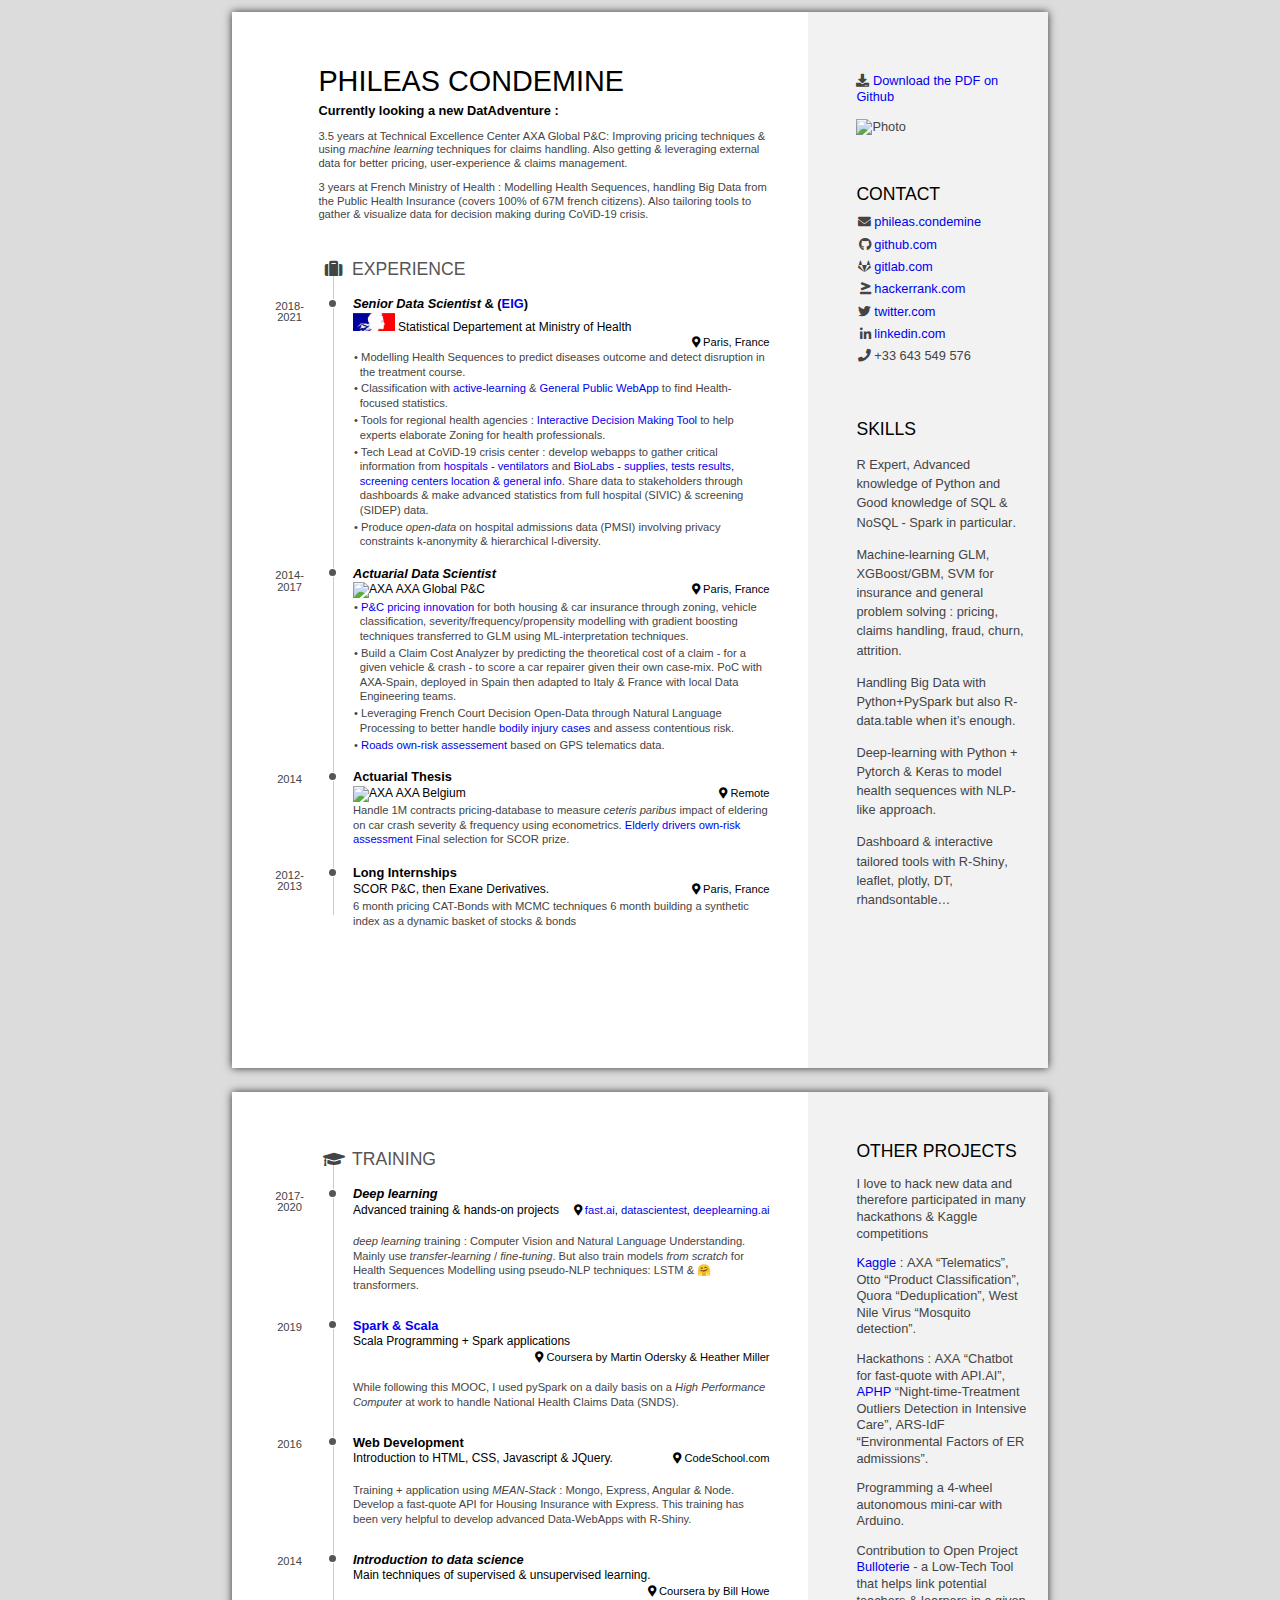
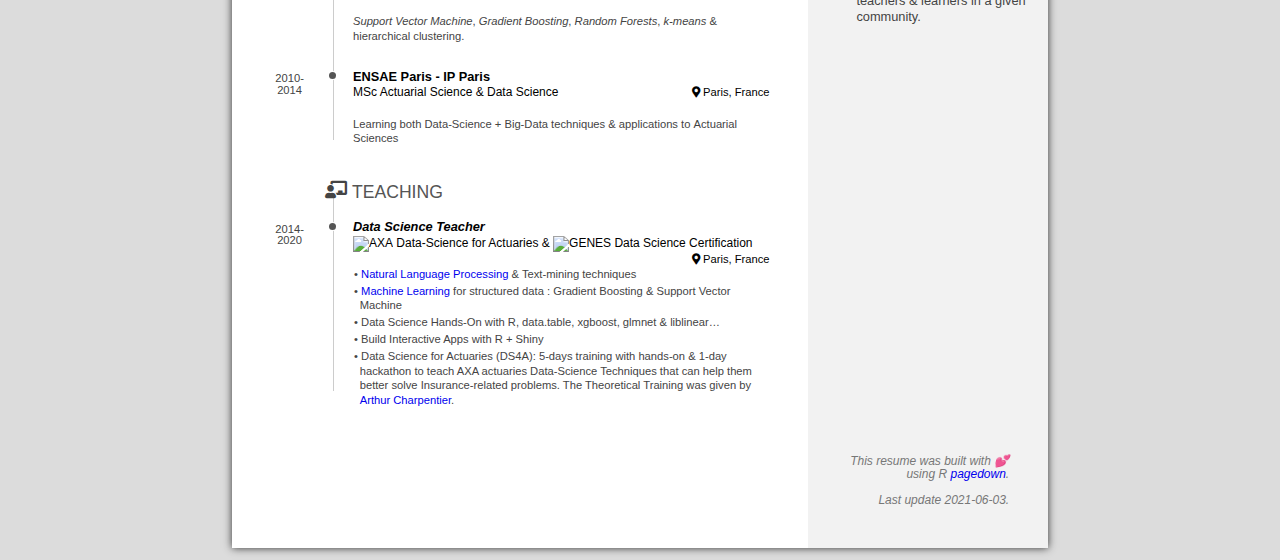
==== commit 22f257f2: "update 2021-06-03" ====
--- a/docs/docs/index.html
+++ b/docs/docs/index.html
@@ -7,11 +7,11 @@
     <meta name="viewport" content="width=device-width, initial-scale=1">
 
     <meta name="author" content="Phileas Condemine" />
-    <meta name="date" content="2021-03-21" />
-    <title>Philéas CONDEMINE</title>
+    <meta name="date" content="2021-06-03" />
+    <title>Phileas CONDEMINE</title>
 
     
-        <script src="site_libs/header-attrs-2.6/header-attrs.js"></script>
+        <script src="site_libs/header-attrs-2.7/header-attrs.js"></script>
         <link href="site_libs/font-awesome-5.1.0/css/all.css" rel="stylesheet" />
         <link href="site_libs/font-awesome-5.1.0/css/v4-shims.css" rel="stylesheet" />
         <link href="site_libs/paged-0.13/css/resume.css" rel="stylesheet" />
@@ -26,55 +26,54 @@
 
 <div id="aside" class="section level1">
 <h1>Aside</h1>
-<p><i class="fa fa-download"></i> <a href="https://github.com/phileas-condemine/CV_FR_pagedown/raw/master/index.pdf">Télécharger en PDF sur github</a></p>
+<p><i class="fa fa-download"></i> <a href="https://github.com/phileas-condemine/CV_EN_pagedown/raw/master/cv_en_Phileas_Condemine.pdf">Download the PDF on Github</a></p>
 <p><img src="https://avatars.githubusercontent.com/u/24205662?s=460&amp;u=656ddfd4c840d9eb34e4aeb83baa24d0e0ba599f&amp;v=4" style="width:80.0%" alt="Photo" /></p>
 <div id="contact" class="section level2">
 <h2>Contact</h2>
 <ul>
-<li><i class="fa fa-envelope"></i> <a href="mailto:phileas.condemine@gmail.com" class="email">phileas.condemine@gmail.com</a></li>
-<li><i class="fa fa-github"></i> <a href="https://github.com/phileas-condemine/">github.com/phileas-condemine</a></li>
-<li><i class="fa fa-gitlab"></i> <a href="https://gitlab.com/phileasc">gitlab.com/phileasc</a></li>
+<li><i class="fa fa-envelope"></i> <a href="mailto:phileas.condemine@gmail.com">phileas.condemine</a></li>
+<li><i class="fa fa-github"></i> <a href="https://github.com/phileas-condemine/">github.com</a></li>
+<li><i class="fa fa-gitlab"></i> <a href="https://gitlab.com/phileasc">gitlab.com</a></li>
 <li><i class="fas fa-greater-than-equal"></i> <a href="https://www.hackerrank.com/phileas_condemi1">hackerrank.com</a></li>
-<li><i class="fa fa-twitter"></i> <a href="https://twitter.com/phileas_c/">twitter.com/phileas_c/</a></li>
-<li><i class="fa fa-linkedin"></i> <a href="https://www.linkedin.com/in/phil%C3%A9as-condemine-6a46025a/">linkedin.com/</a></li>
+<li><i class="fa fa-twitter"></i> <a href="https://twitter.com/phileas_c/">twitter.com</a></li>
+<li><i class="fa fa-linkedin"></i> <a href="https://www.linkedin.com/in/phil%C3%A9as-condemine-6a46025a/">linkedin.com</a></li>
 <li><i class="fa fa-phone"></i> +33 643 549 576</li>
 </ul>
 </div>
 <div id="skills" class="section level2">
-<h2>Compétences</h2>
-<ul>
-<li><p><strong>Expert en R</strong>, <strong>avancé en Python</strong> et <strong>confirmé en SQL &amp; NoSQL</strong>.</p></li>
-<li><p>Machine-learning <strong>GLM, XGBoost/GBM, SVM</strong> pour la résolution de problèmes en assurance : tarification, gestion de sinistres, fraude, attrition.</p></li>
-<li><p>Traitement de données massives en Python avec <strong>PySpark</strong> mais bien sûr <strong>R-data.table</strong> quand ça suffit.</p></li>
-<li><p>Deep-learning en <strong>Python</strong> avec <strong>Pytorch &amp; Keras</strong> pour la modélisation de séquences de soins ou le traitement du langage naturel</p></li>
-<li><p>Dashboard et outils intéractifs avec <strong>R-Shiny</strong>, leaflet, plotly, DT, rhandsontable…</p></li>
+<h2>Skills</h2>
+<ul>
+<li><p><strong>R Expert</strong>, <strong>Advanced knowledge of Python</strong> and <strong>Good knowledge of SQL &amp; NoSQL - Spark in particular</strong>.</p></li>
+<li><p>Machine-learning <strong>GLM, XGBoost/GBM, SVM</strong> for insurance and general problem solving : pricing, claims handling, fraud, churn, attrition.</p></li>
+<li><p>Handling Big Data with <strong>Python</strong>+<strong>PySpark</strong> but also <strong>R-data.table</strong> when it’s enough.</p></li>
+<li><p>Deep-learning with <strong>Python</strong> + <strong>Pytorch &amp; Keras</strong> to model health sequences with NLP-like approach.</p></li>
+<li><p>Dashboard &amp; interactive tailored tools with <strong>R-Shiny</strong>, leaflet, plotly, DT, rhandsontable…</p></li>
 </ul>
 </div>
 </div>
 <div id="main" class="section level1">
 <h1>Main</h1>
 <div id="title" class="section level2">
-<h2>Philéas CONDEMINE</h2>
-<div id="actuellement-à-la-recherche-dune-nouvelle-aventure-data-après" class="section level3">
-<h3>Actuellement à la recherche d’une nouvelle aventure Data après :</h3>
-<p>3,5 ans au centre d’excellence technique d’AXA Global P&amp;C : amélioration des techniques de <strong>tarification</strong> et de <strong>gestion des sinistres</strong> avec le <em>machine learning</em> et l’apport de données externes.</p>
-<p>3 ans au ministère de la Santé pour modéliser les <strong>parcours de soins</strong>, traiter les données colossales de l’assurance maladie et mettre en place des outils d’aide à la décision au <strong>centre de crise sanitaire CoViD-19</strong>.</p>
-</div>
-</div>
-<div id="expériences-professionnelles" class="section level2" data-icon="suitcase">
-<h2>Expériences professionnelles</h2>
-<div id="senior-data-scientist-et-entrepreneur-dintérêt-général-eig" class="section level3">
-<h3><em>Senior Data Scientist</em> et Entrepreneur d’Intérêt Général (EIG)</h3>
-<p><img src="img/marianne.jpg" style="width:10.0%" alt="Ministère de la Santé" /> DREES et centre crise sanitaire CoViD-19</p>
+<h2>Phileas CONDEMINE</h2>
+<div id="currently-looking-a-new-datadventure" class="section level3">
+<h3>Currently looking a new DatAdventure :</h3>
+<p>3.5 years at Technical Excellence Center AXA Global P&amp;C: Improving <strong>pricing</strong> techniques &amp; using <em>machine learning</em> techniques for <strong>claims handling</strong>. Also getting &amp; leveraging <strong>external data</strong> for better pricing, user-experience &amp; claims management.</p>
+<p>3 years at French Ministry of Health : Modelling <strong>Health Sequences</strong>, handling <strong>Big Data</strong> from the Public Health Insurance (covers 100% of 67M french citizens). Also tailoring tools to gather &amp; visualize data for decision making during CoViD-19 crisis.</p>
+</div>
+</div>
+<div id="experience" class="section level2" data-icon="suitcase">
+<h2>Experience</h2>
+<div id="senior-data-scientist-eig" class="section level3">
+<h3><em>Senior Data Scientist</em> &amp; (<a href="https://entrepreneur-interet-general.etalab.gouv.fr/">EIG</a>)</h3>
+<p><img src="img/marianne.jpg" style="width:10.0%" alt="Ministère de la Santé" /> Statistical Departement at Ministry of Health</p>
 <p>Paris, France</p>
 <p>2018-2021</p>
 <ul>
-<li><strong>Modélisation de séquences de soins</strong> et consommations de médicaments pour la prédiction multi-pathologies et pour la détection de ruptures dans les séquences de soin.</li>
-<li>Classification par <a href="https://github.com/phileas-condemine/tuto_tagging_indicateurs"><strong>active-learning</strong></a> et <a href="https://drees.shinyapps.io/Cartographie_des_indicateurs"><strong>diffusion au grand public</strong></a> d’indicateurs de santé.</li>
-<li>Outil pour les ARS : <a href="https://phileas-condemine.github.io/Zonage_ARS/"><strong>saisie interactive</strong></a> du zonage des professions de santé</li>
-<li>Contribution au <strong>centre de crise sanitaire CoViD-19</strong> : collecte de données auprès <a href="https://respirateurs.fabrique.social.gouv.fr/">des hôpitaux - respirateurs</a> et <a href="https://laboratoires.fabrique.social.gouv.fr/">des laboratoires - tests, réactifs PCR, centre de dépistage, EPI</a>. Ainsi que la mise en place de tableaux de bord statistiques sur les données d’hospitalisation SI-VIC.</li>
-<li>Production d’<em>open-data</em> sur les données hospitalières du PMSI avec implémentation de contraintes d’<strong>anonymisation</strong> k-anonymat et l-diversité hiérarchiques.</li>
-<li>Mise en place de <strong>formations</strong> à <strong>R et Shiny</strong> pour les agents de la DREES puis accompagnement de projets de statistiques et dataviz.</li>
+<li><strong>Modelling Health Sequences</strong> to predict diseases outcome and detect disruption in the treatment course.</li>
+<li>Classification with <a href="https://github.com/phileas-condemine/tuto_tagging_indicateurs"><strong>active-learning</strong></a> &amp; <a href="https://drees.shinyapps.io/Cartographie_des_indicateurs"><strong>General Public WebApp</strong></a> to find Health-focused statistics.</li>
+<li>Tools for regional health agencies : <a href="https://phileas-condemine.github.io/Zonage_ARS/"><strong>Interactive Decision Making Tool</strong></a> to help experts elaborate Zoning for health professionals.</li>
+<li>Tech Lead at <strong>CoViD-19 crisis center</strong> : develop webapps to gather critical information from <a href="https://respirateurs.fabrique.social.gouv.fr/">hospitals - ventilators</a> and <a href="https://laboratoires.fabrique.social.gouv.fr/">BioLabs - supplies, tests results, screening centers location &amp; general info</a>. Share data to stakeholders through dashboards &amp; make advanced statistics from full hospital (SIVIC) &amp; screening (SIDEP) data.</li>
+<li>Produce <em>open-data</em> on hospital admissions data (PMSI) involving <strong>privacy constraints</strong> k-<strong>anonymity</strong> &amp; hierarchical l-diversity.</li>
 </ul>
 </div>
 <div id="actuarial-data-scientist" class="section level3">
@@ -83,105 +82,107 @@
 <p>Paris, France</p>
 <p>2014-2017</p>
 <ul>
-<li><a href="https://docs.google.com/presentation/d/1ObT00LWOOOI2PYufPMII10ciJOTKReESgegVQ-F4yno/edit?usp=sharing"><strong>Innovation dans la tarification</strong></a> en assurance auto et habitation en contribuant à l’amélioration des zoniers, véhiculiers, modèles de fréquence, coût moyen et propension avec des techniques de <em>boosting</em> et d’intreprétation du <em>machine-learning</em>.</li>
-<li>Analyse du <strong>coût des sinistres</strong> (<em>Claim Cost Analyser</em>) avec prédiction du coût théorique de réparation d’un véhicule pour <em>scorer</em> les garages en tenant compte du <em>case-mix</em>. Le PoC a été réalisé avec AXA-Spain et déployé en Espagne, Italie, France avec l’appui des <em>Data Engineers</em> locaux.</li>
-<li>Utilisation de données textuelles pour la <a href="https://github.com/phileas-condemine/bodily_injury_atp">gestion des sinistres litigieux</a>.</li>
-<li><a href="http://www.ressources-actuarielles.net/C12574E200674F5B/0/AC55A21EEC4304E6C1257FB9001CA631">Modèle de risque des routes</a> basé sur les données GPS des utilisateurs (télématiques).</li>
-<li>Mise en place de hackathons et formations à la data science pour les actuaires du groupe AXA à l’international.</li>
-</ul>
-</div>
-<div id="mémoire-dactuariat" class="section level3">
-<h3>Mémoire d’actuariat</h3>
+<li><a href="https://docs.google.com/presentation/d/1ObT00LWOOOI2PYufPMII10ciJOTKReESgegVQ-F4yno/edit?usp=sharing"><strong>P&amp;C pricing innovation</strong></a> for both housing &amp; car insurance through zoning, vehicle classification, severity/frequency/propensity modelling with <strong>gradient boosting</strong> techniques transferred to GLM using <strong>ML-interpretation</strong> techniques.</li>
+<li>Build a <strong>Claim Cost Analyzer</strong> by predicting the theoretical cost of a claim - for a given vehicle &amp; crash - to <strong>score</strong> a car repairer given their own case-mix. PoC with AXA-Spain, deployed in Spain then adapted to Italy &amp; France with local <strong>Data Engineering teams</strong>.</li>
+<li>Leveraging French Court Decision Open-Data through <strong>Natural Language Processing</strong> to better handle <a href="https://github.com/phileas-condemine/bodily_injury_atp">bodily injury cases</a> and assess contentious risk.</li>
+<li><a href="http://www.ressources-actuarielles.net/C12574E200674F5B/0/AC55A21EEC4304E6C1257FB9001CA631">Roads own-risk assessement</a> based on GPS telematics data.</li>
+</ul>
+</div>
+<div id="actuarial-thesis" class="section level3">
+<h3>Actuarial Thesis</h3>
 <p><img src="https://www.axa.fr/content/dam/logo/logo-axa.svg" style="width:10.0%" alt="AXA" /> AXA Belgium</p>
-<p>Télétravail</p>
+<p>Remote</p>
 <p>2014</p>
-<p>Exploitation des données de tarification du portefeuille auto d’AXA Belgium pour mesurer l’impact <em>ceteris paribus</em> de l’âge sur le risque d’accident de la route avec des techniques économétriques.
-<a href="http://www.ressources-actuarielles.net/C12574E200674F5B/0/A7CCC7ACB732ADB3C1257D8900418A17">Sinistralité des conducteurs âgés</a>
-Le mémoire était finaliste du prix SCOR.</p>
-</div>
-<div id="stages-de-césure" class="section level3">
-<h3>Stages de césure</h3>
-<p>SCOR - Exane</p>
+<p>Handle 1M contracts pricing-database to measure <em>ceteris paribus</em> impact of eldering on car crash severity &amp; frequency using econometrics.
+<a href="http://www.ressources-actuarielles.net/C12574E200674F5B/0/A7CCC7ACB732ADB3C1257D8900418A17">Elderly drivers own-risk assessment</a>
+Final selection for SCOR prize.</p>
+</div>
+<div id="long-internships" class="section level3">
+<h3>Long Internships</h3>
+<p>SCOR P&amp;C, then Exane Derivatives.</p>
 <p>Paris, France</p>
 <p>2012-2013</p>
-<p>6 mois sur la tarification de Cat-Bonds par techniques MCMC
-6 mois en structuration de produits dérivés et construction d’un indice synthétique basé sur un panier d’actions optimal</p>
-</div>
-</div>
-<div id="formation" class="section level2" data-icon="graduation-cap" data-concise="true">
-<h2>Formation</h2>
+<p>6 month pricing CAT-Bonds with MCMC techniques
+6 month building a synthetic index as a dynamic basket of stocks &amp; bonds</p>
+</div>
+</div>
+<div id="training" class="section level2" data-icon="graduation-cap" data-concise="true">
+<h2>Training</h2>
 <div id="deep-learning" class="section level3">
 <h3><em>Deep learning</em></h3>
-<p>Découverte, approfondissement et mise en pratique des techniques de <em>deep learning</em>.</p>
+<p>Advanced training &amp; hands-on projects</p>
 <p><a href="https://www.fast.ai/">fast.ai</a>, <a href="https://datascientest.com/">datascientest</a>, <a href="https://www.coursera.org/specializations/deep-learning">deeplearning.ai</a></p>
 <p>2017-2020</p>
-<p>Formation au <em>deep learning</em> : vision par ordinateur et traitement du langage naturel. Entraînement de modèle <em>from-scratch</em> mais surtout <em>transfer-learning</em> / <em>fine-tuning</em>. Application aux séquences de soins vues comme un pseudo-langage : LSTM et 🤗 transformers.</p>
+<p><em>deep learning</em> training : Computer Vision and Natural Language Understanding. Mainly use <em>transfer-learning</em> / <em>fine-tuning</em>. But also train models <em>from scratch</em> for Health Sequences Modelling using pseudo-NLP techniques: LSTM &amp; 🤗 transformers.</p>
 </div>
 <div id="spark-scala" class="section level3">
 <h3><a href="https://fr.coursera.org/specializations/scala">Spark &amp; Scala</a></h3>
-<p>Formation au langage Scala et à la programmation avec Spark &amp; PySpark</p>
-<p>Coursera par Martin Odersky &amp; Heather Miller</p>
+<p>Scala Programming + Spark applications</p>
+<p>Coursera by Martin Odersky &amp; Heather Miller</p>
 <p>2019</p>
-<p>En parallèle de ce MOOC Coursera, je mettais en pratique sur le <em>High Performance Computer</em> de la DREES avec les données du SNDS.</p>
-</div>
-<div id="formation-aux-langages-web" class="section level3">
-<h3>Formation aux langages web</h3>
-<p>Introduction à HTML, CSS, Javascript &amp; JQuery.</p>
+<p>While following this MOOC, I used pySpark on a daily basis on a <em>High Performance Computer</em> at work to handle National Health Claims Data (SNDS).</p>
+</div>
+<div id="web-development" class="section level3">
+<h3>Web Development</h3>
+<p>Introduction to HTML, CSS, Javascript &amp; JQuery.</p>
 <p>CodeSchool.com</p>
 <p>2016</p>
-<p>Formation avec projet sur la pile logiciel <em>Stack</em> MEAN : Mongo, Express, Angular &amp; Node. Développement d’une API de tarification avec Express.
-Par la suite, cette connaissance des langages web m’a beaucoup aidé à développer des applications R-Shiny.</p>
-</div>
-<div id="introduction-à-la-data-science" class="section level3">
-<h3><em>Introduction à la data science</em></h3>
-<p>Apprentissage supervisé et non supervisé</p>
-<p>Coursera par Bill Howe</p>
+<p>Training + application using <em>MEAN-Stack</em> : Mongo, Express, Angular &amp; Node. Develop a fast-quote API for Housing Insurance with Express.
+This training has been very helpful to develop advanced Data-WebApps with R-Shiny.</p>
+</div>
+<div id="introduction-to-data-science" class="section level3">
+<h3><em>Introduction to data science</em></h3>
+<p>Main techniques of supervised &amp; unsupervised learning.</p>
+<p>Coursera by Bill Howe</p>
 <p>2014</p>
-<p><em>Support Vector Machine</em>, <em>Gradient Boosting</em>, <em>Random Forests</em>, <em>k-means</em> et classification hierachique.</p>
+<p><em>Support Vector Machine</em>, <em>Gradient Boosting</em>, <em>Random Forests</em>, <em>k-means</em> &amp; hierarchical clustering.</p>
 </div>
 <div id="ensae-paris---ip-paris" class="section level3">
 <h3>ENSAE Paris - IP Paris</h3>
-<p>Cursus ingénieur</p>
+<p>MSc Actuarial Science &amp; Data Science</p>
 <p>Paris, France</p>
 <p>2010-2014</p>
-<p>Spécialisation actuariat et cours de <strong>data science</strong> et <strong>big data</strong> en parallèle</p>
-</div>
-</div>
-<div id="enseignement" class="section level2" data-icon="chalkboard-teacher">
-<h2>Enseignement</h2>
-<div id="formation-au-text-mining" class="section level3">
-<h3><a href="https://docs.google.com/presentation/d/1tXlSRL-lZW5L10xbssmzunB-EXl7tTaw9iy3RSscL-o/edit?usp=sharing">Formation au <em>text-mining</em></a></h3>
-<p>Techniques “classiques” de traitement du texte : tokenisation, lemmatisation, vectorisation, <em>embedding</em>.</p>
-<p>CEPE ENSAE/ENSAI</p>
-<p>2018-2020</p>
-</div>
-<div id="formation-au-machine-learning" class="section level3">
-<h3><a href="https://docs.google.com/presentation/d/11TAeSxZisurpEHFow9vyJxRz_QfZlE6UQKE5dIfu5QM/edit?usp=sharing">Formation au <em>machine learning</em></a></h3>
-<p>Techniques de classification pour des données structurées : <em>SVM</em>, <em>Gradient Boosting</em>, <em>Random Forests</em></p>
-<p>CEPE ENSAE/ENSAI</p>
-<p>2018-2020</p>
-</div>
-<div id="data-science-for-actuaries-ds4a" class="section level3">
-<h3>Data Science for Actuaries DS4A</h3>
-<p>Formation d’actuaires du groupe AXA aux techniques de machine learning, <a href="https://github.com/phileas-condemine/text-mining">text mining</a>, récupération de données externes et cartographie au cours de plusieurs Bootcamp d’une semaine organisés par mon équipe chez AXA Global P&amp;C. Formation théorique avec la contribution d’Arthur Charpentier.</p>
-<p>DS4A AGPC</p>
-<p>2014-2017</p>
+<p>Learning both <strong>Data-Science</strong> + <strong>Big-Data</strong> techniques &amp; applications to <strong>Actuarial Sciences</strong></p>
+</div>
+</div>
+<div id="teaching" class="section level2" data-icon="chalkboard-teacher">
+<h2>Teaching</h2>
+<div id="data-science-teacher" class="section level3">
+<h3><em>Data Science Teacher</em></h3>
+<p><img src="https://www.axa.fr/content/dam/logo/logo-axa.svg" style="width:5.0%" alt="AXA" /> Data-Science for Actuaries &amp; <img src="https://upload.wikimedia.org/wikipedia/commons/1/11/LOGO-ENSAE-2.png" style="width:10.0%" alt="GENES" /> Data Science Certification</p>
+<p>Paris, France</p>
+<p>2014-2020</p>
+<ul>
+<li><a href="https://docs.google.com/presentation/d/1tXlSRL-lZW5L10xbssmzunB-EXl7tTaw9iy3RSscL-o/edit?usp=sharing"><strong>Natural Language Processing</strong></a> &amp; Text-mining techniques</li>
+<li><a href="https://docs.google.com/presentation/d/11TAeSxZisurpEHFow9vyJxRz_QfZlE6UQKE5dIfu5QM/edit?usp=sharing"><strong>Machine Learning</strong></a> for structured data : Gradient Boosting &amp; Support Vector Machine</li>
+<li><strong>Data Science Hands-On</strong> with R, data.table, xgboost, glmnet &amp; liblinear…</li>
+<li><strong>Build Interactive Apps</strong> with R + Shiny</li>
+<li><strong>Data Science for Actuaries</strong> (DS4A): 5-days training with hands-on &amp; 1-day hackathon to teach AXA actuaries Data-Science Techniques that can help them better solve Insurance-related problems. The Theoretical Training was given by <a href="https://freakonometrics.github.io/">Arthur Charpentier</a>.</li>
+</ul>
 </div>
 </div>
 <div id="disclaimer" class="section level2 aside">
-<h2>A propos de ce CV</h2>
-<p>Ce CV a été généré grâce au package R <a href="https://github.com/rstudio/pagedown"><strong>pagedown</strong></a>.</p>
-<p>Dernière mise à jour 2021-03-21.</p>
+<h2>About this resume</h2>
+<p>This resume was built with 💕 using R <a href="https://github.com/rstudio/pagedown"><strong>pagedown</strong></a>.</p>
+<p>Last update 2021-06-03.</p>
 </div>
 </div>
 <div id="bside" class="section level1 aside extra-sidebar">
 <h1>Bside</h1>
-<div id="autres-projets" class="section level2">
-<h2>Autres projets</h2>
-<p>Participation à des compétitions <a href="https://www.kaggle.com/arifelk">Kaggle</a> : AXA “Telematics”, Otto “Product Classification”, Quora “Deduplication”, West Nile Virus “Mosquito detection”.</p>
-<p>Création d’un robot 4-roues autonome programmé avec Arduino.</p>
-<p>Participation à des hackathons AXA “Chatbot de fast-quote API.AI”, <a href="https://www.aphp.fr/contenu/dat-icu-un-datathon-organise-les-20-et-21-janvier-2018-pour-rapprocher-les-reanimateurs-et">APHP</a> “Anomalies de prise en charge nocturne pour soins intensifs”, ARS-IdF “Facteurs environnementaux d’augmentation des passages aux urgences”.</p>
-<p>Contribution à la <a href="https://github.com/phileas-condemine/bulloterie">Bulloterie</a> - un outil communautaire d’identification d’experts et curieux dans toutes sortes de domaines.</p>
+<div id="other-projects" class="section level2">
+<h2>Other Projects</h2>
+<p>I love to hack new data and therefore participated in many hackathons &amp; Kaggle competitions</p>
+<p><a href="https://www.kaggle.com/arifelk">Kaggle</a> :
+<strong>AXA</strong> “Telematics”,
+<strong>Otto</strong> “Product Classification”,
+<strong>Quora</strong> “Deduplication”,
+West Nile Virus “Mosquito detection”.</p>
+<p>Hackathons :
+<strong>AXA</strong> “Chatbot for fast-quote with API.AI”,
+<a href="https://www.aphp.fr/contenu/dat-icu-un-datathon-organise-les-20-et-21-janvier-2018-pour-rapprocher-les-reanimateurs-et"><strong>APHP</strong></a> “Night-time-Treatment Outliers Detection in Intensive Care”,
+<strong>ARS-IdF</strong> “Environmental Factors of ER admissions”.</p>
+<p>Programming a 4-wheel autonomous mini-car with Arduino.</p>
+<p>Contribution to Open Project <a href="https://github.com/phileas-condemine/bulloterie">Bulloterie</a> - a Low-Tech Tool that helps link potential teachers &amp; learners in a given community.</p>
 </div>
 </div>
 
--- a/docs/docs/override.css
+++ b/docs/docs/override.css
@@ -1,7 +1,7 @@
 * {
   /* Override default margins*/
-  --pagedjs-margin-right: 0.2in;
-  --pagedjs-margin-left: 0.2in;
+  --pagedjs-margin-right: 0.1in;
+  --pagedjs-margin-left: 0.1in;
   --pagedjs-margin-top: 0.5in;
   --pagedjs-margin-bottom: 0.2in;
 }
@@ -14,6 +14,14 @@
 
 .aside {
   padding-top:0;
+  padding-bottom:10px;
+  padding-right:10px;
+  padding-left:10px;
+}
+
+.aside.ul {
+    padding: 0;
+    list-style-type: none;
 }
 
 
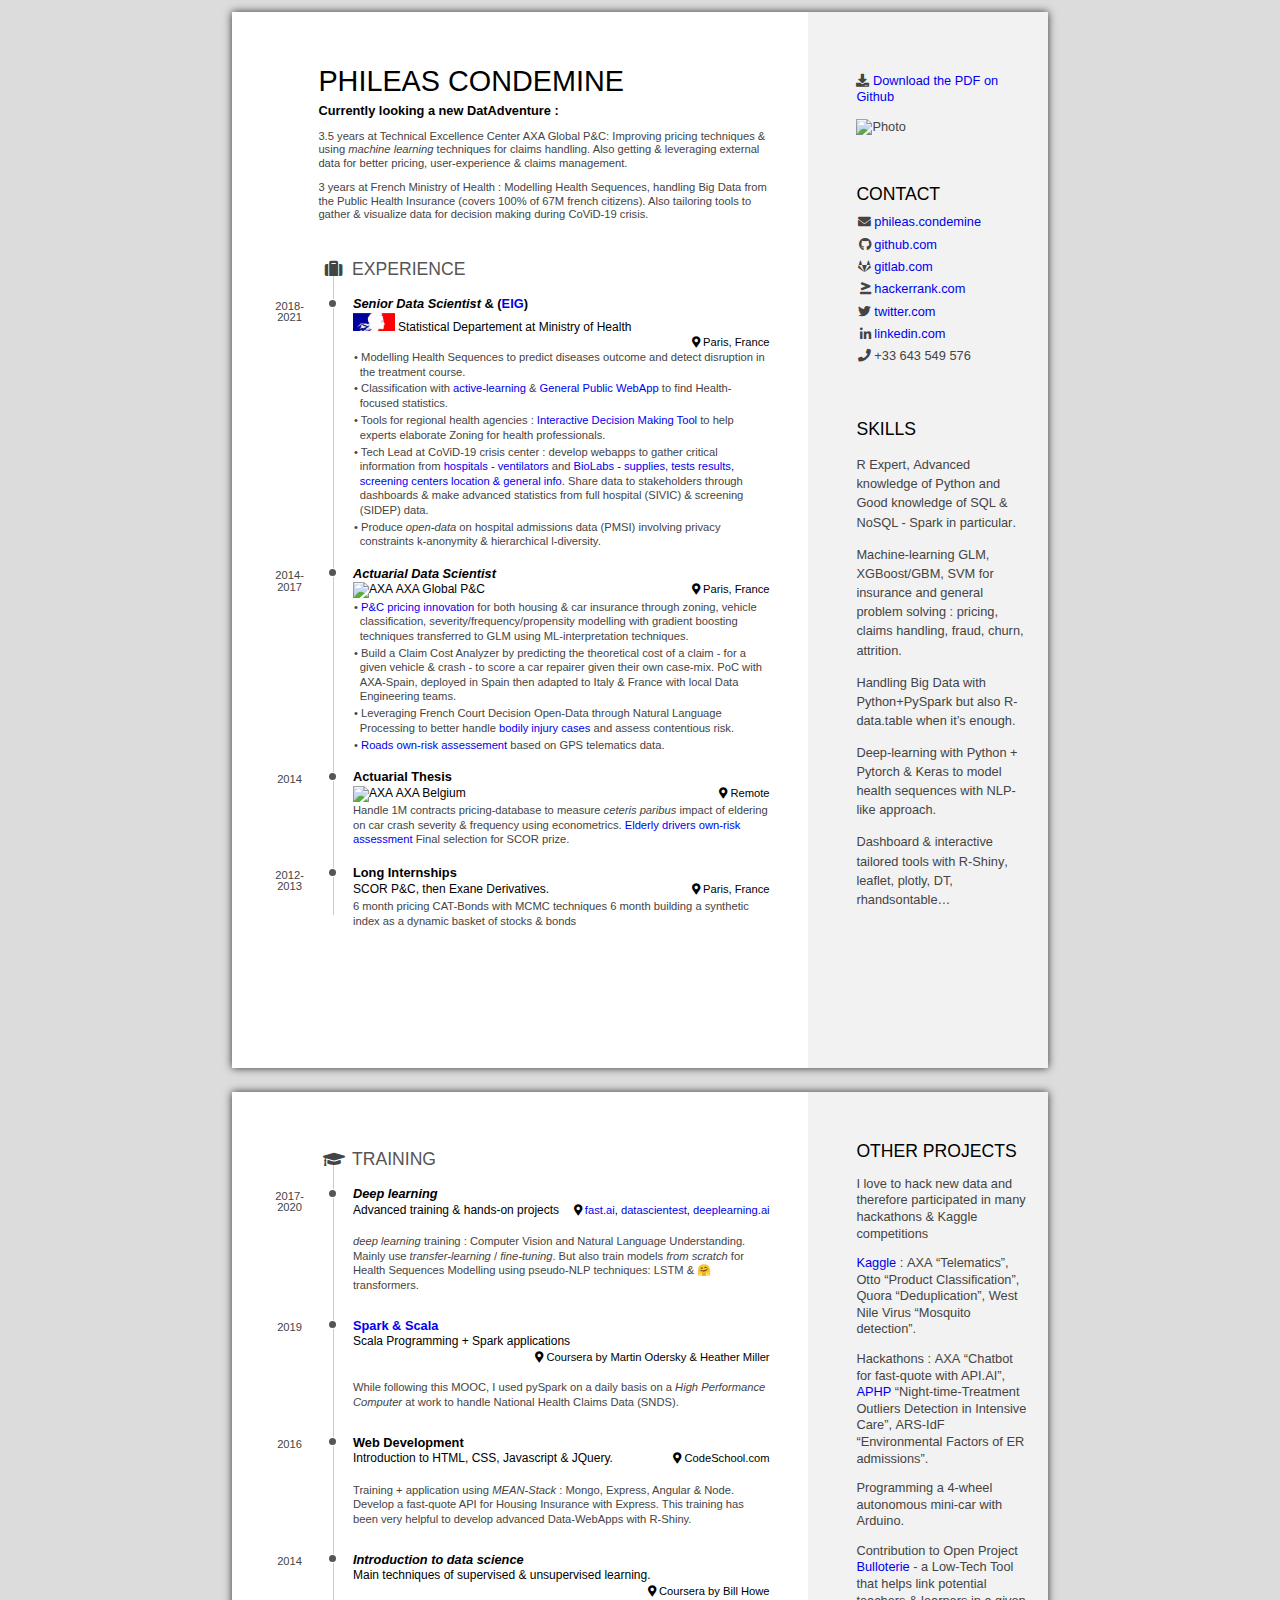
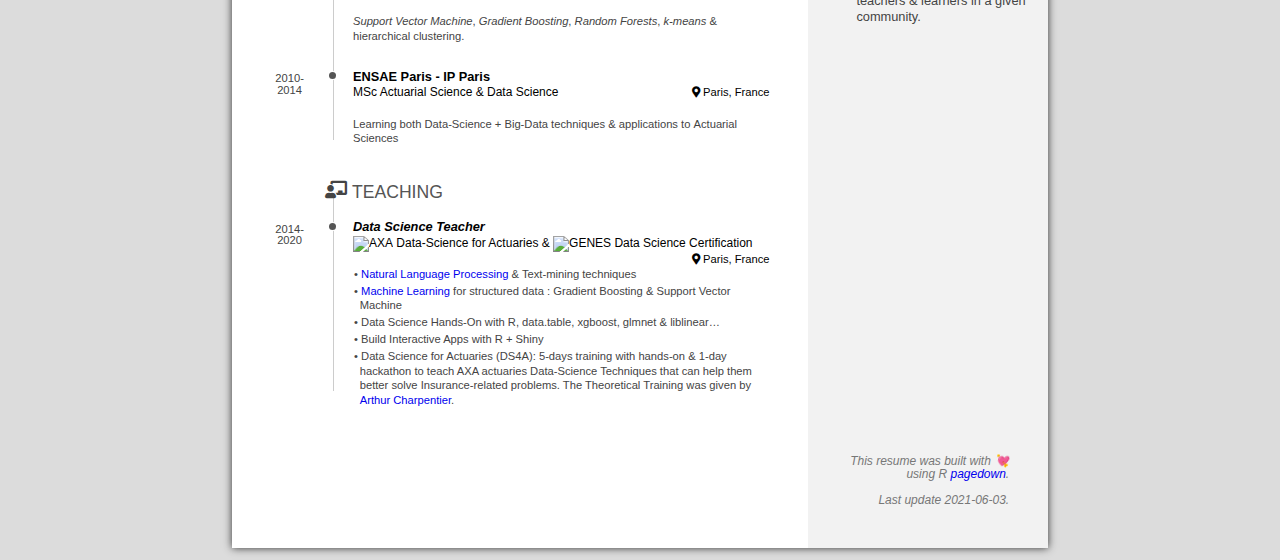
==== commit 078ba094: "update 2022-02-02" ====
--- a/docs/docs/index.html
+++ b/docs/docs/index.html
@@ -163,7 +163,7 @@
 </div>
 <div id="disclaimer" class="section level2 aside">
 <h2>About this resume</h2>
-<p>This resume was built with 💕 using R <a href="https://github.com/rstudio/pagedown"><strong>pagedown</strong></a>.</p>
+<p>This resume was built with 💘 using R <a href="https://github.com/rstudio/pagedown"><strong>pagedown</strong></a>.</p>
 <p>Last update 2021-06-03.</p>
 </div>
 </div>
